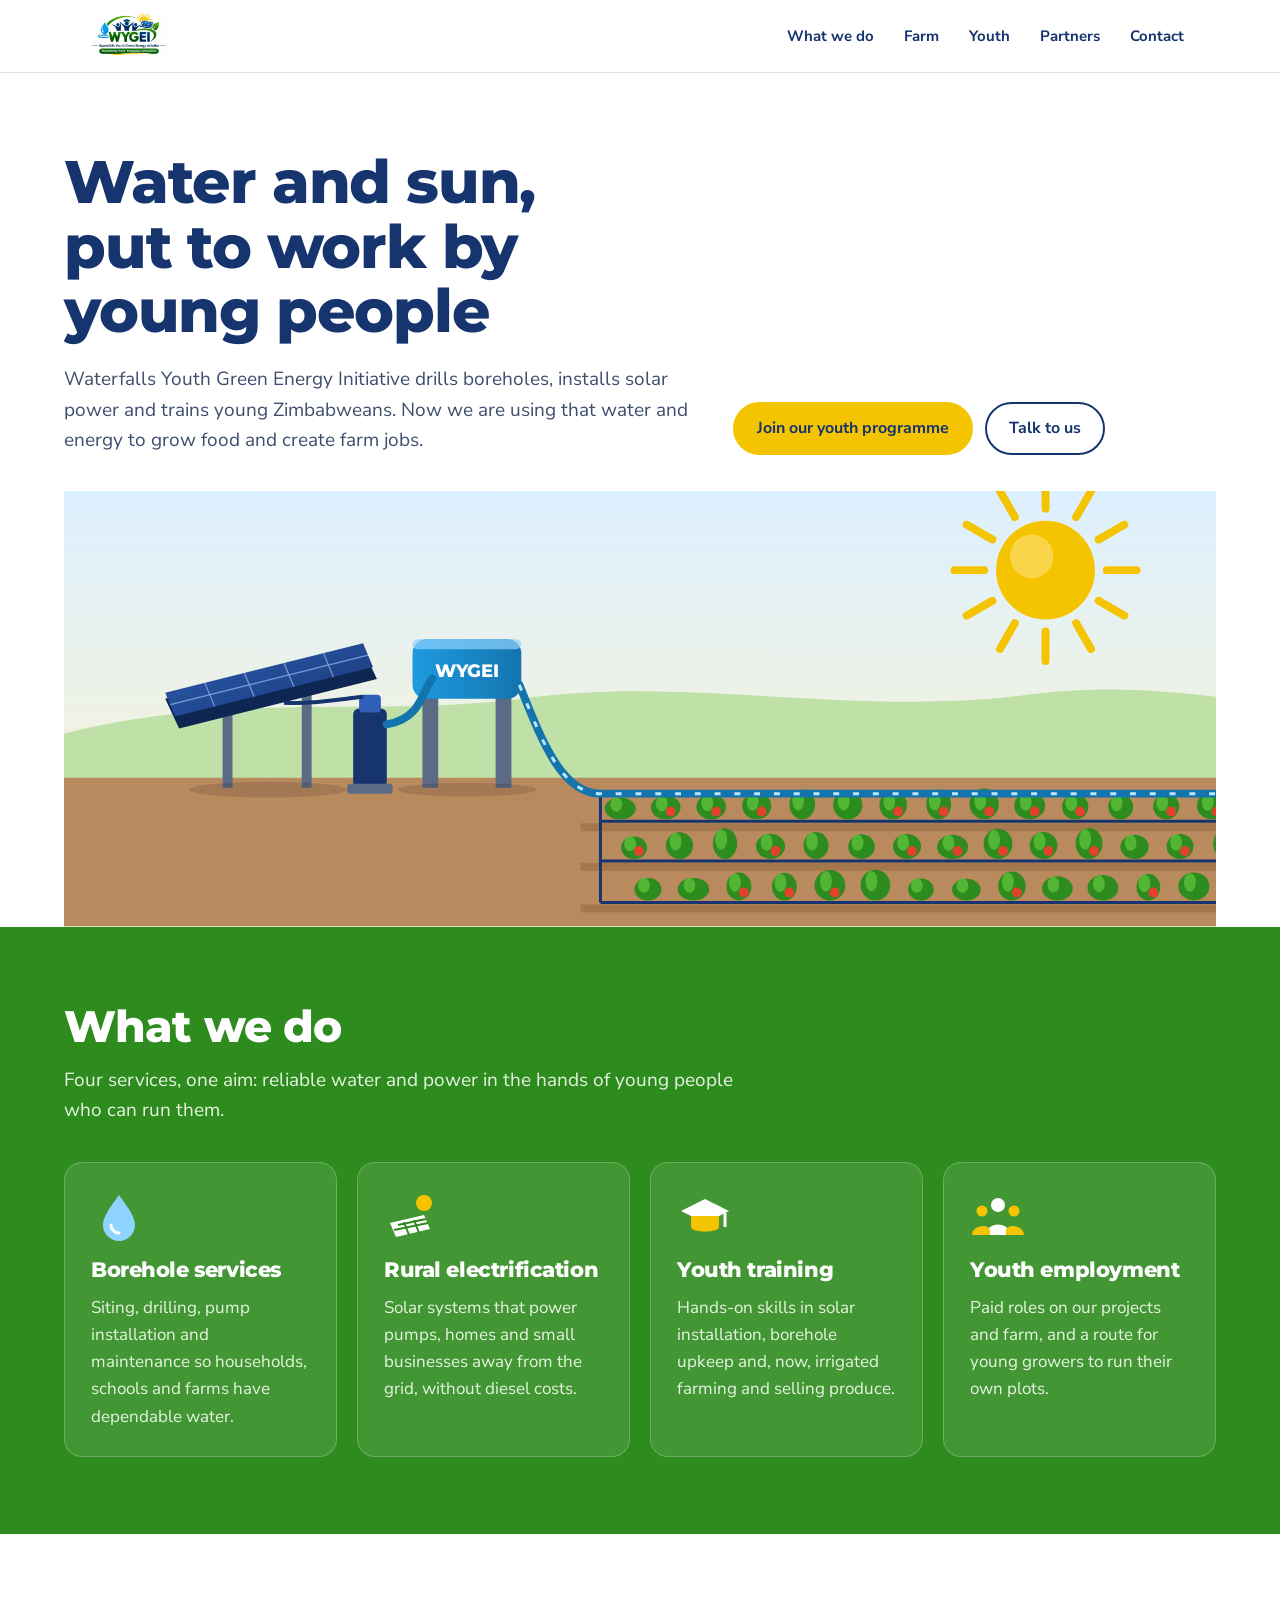
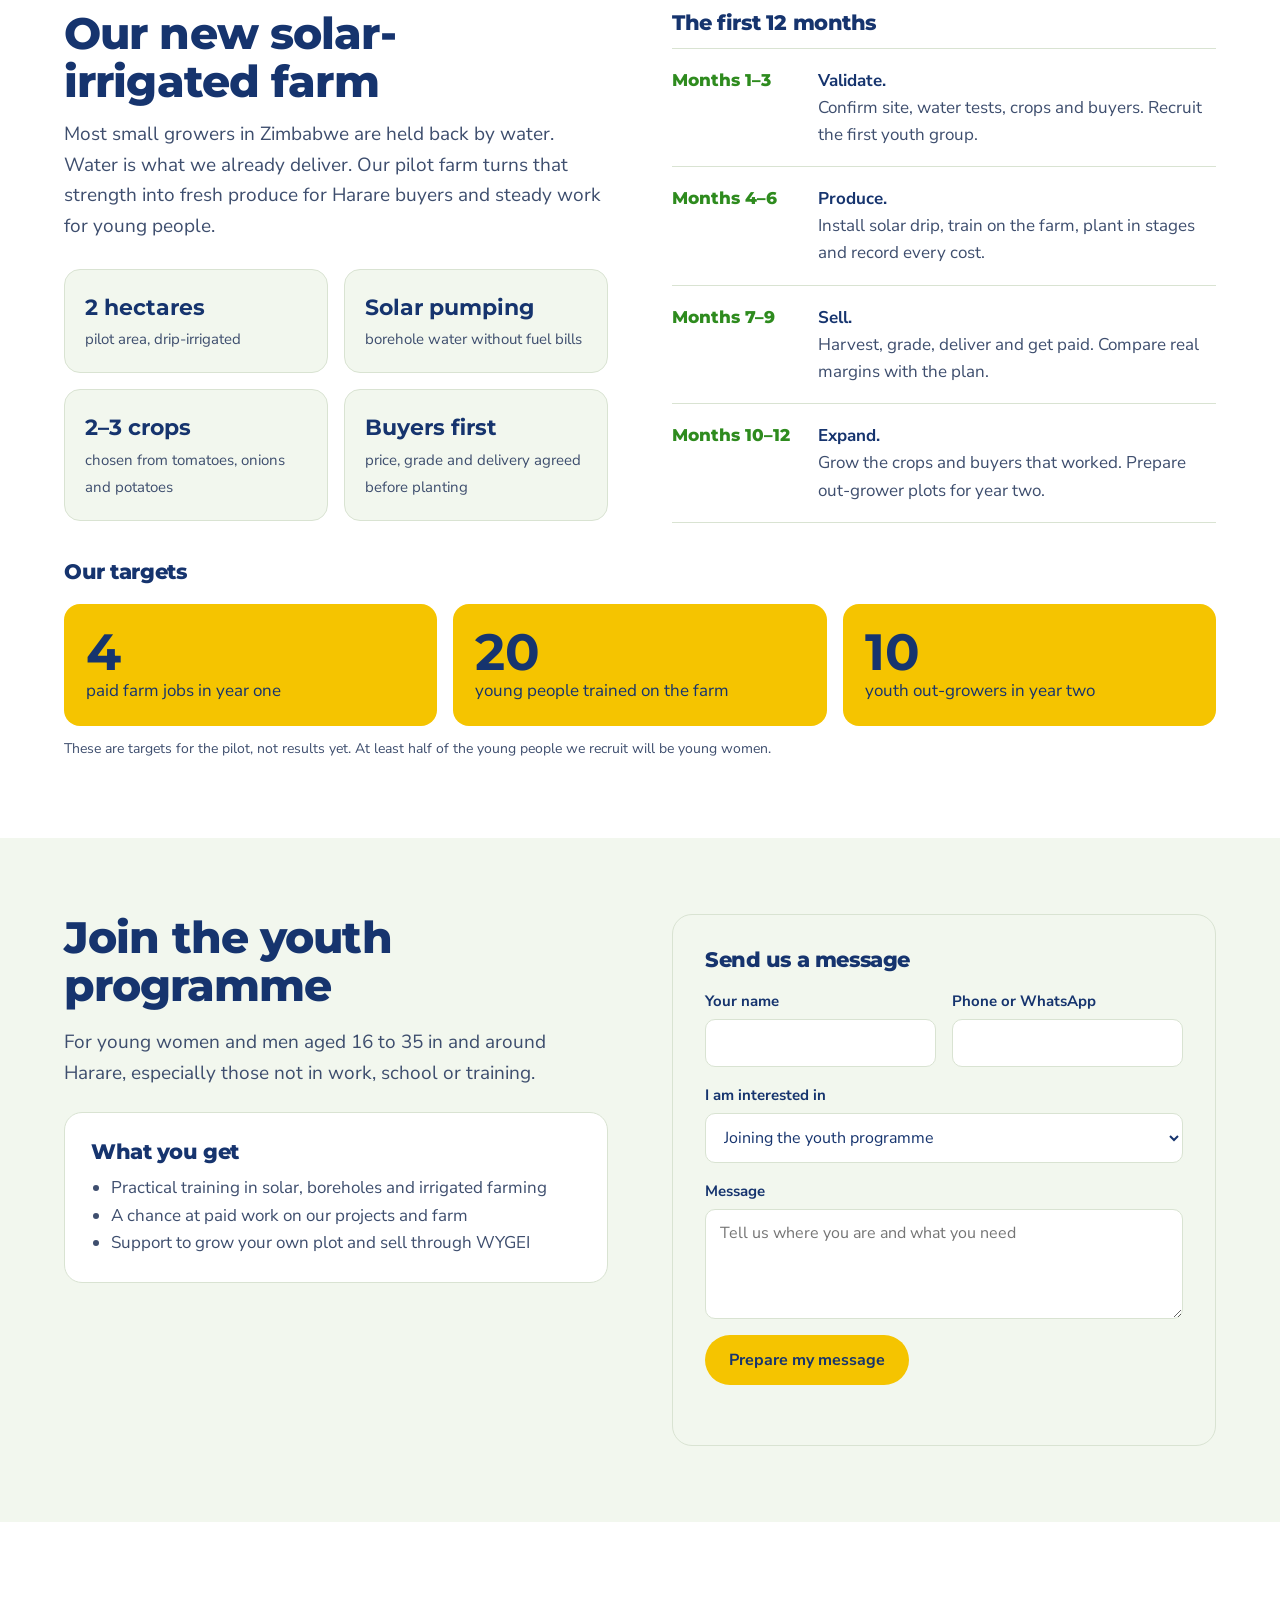
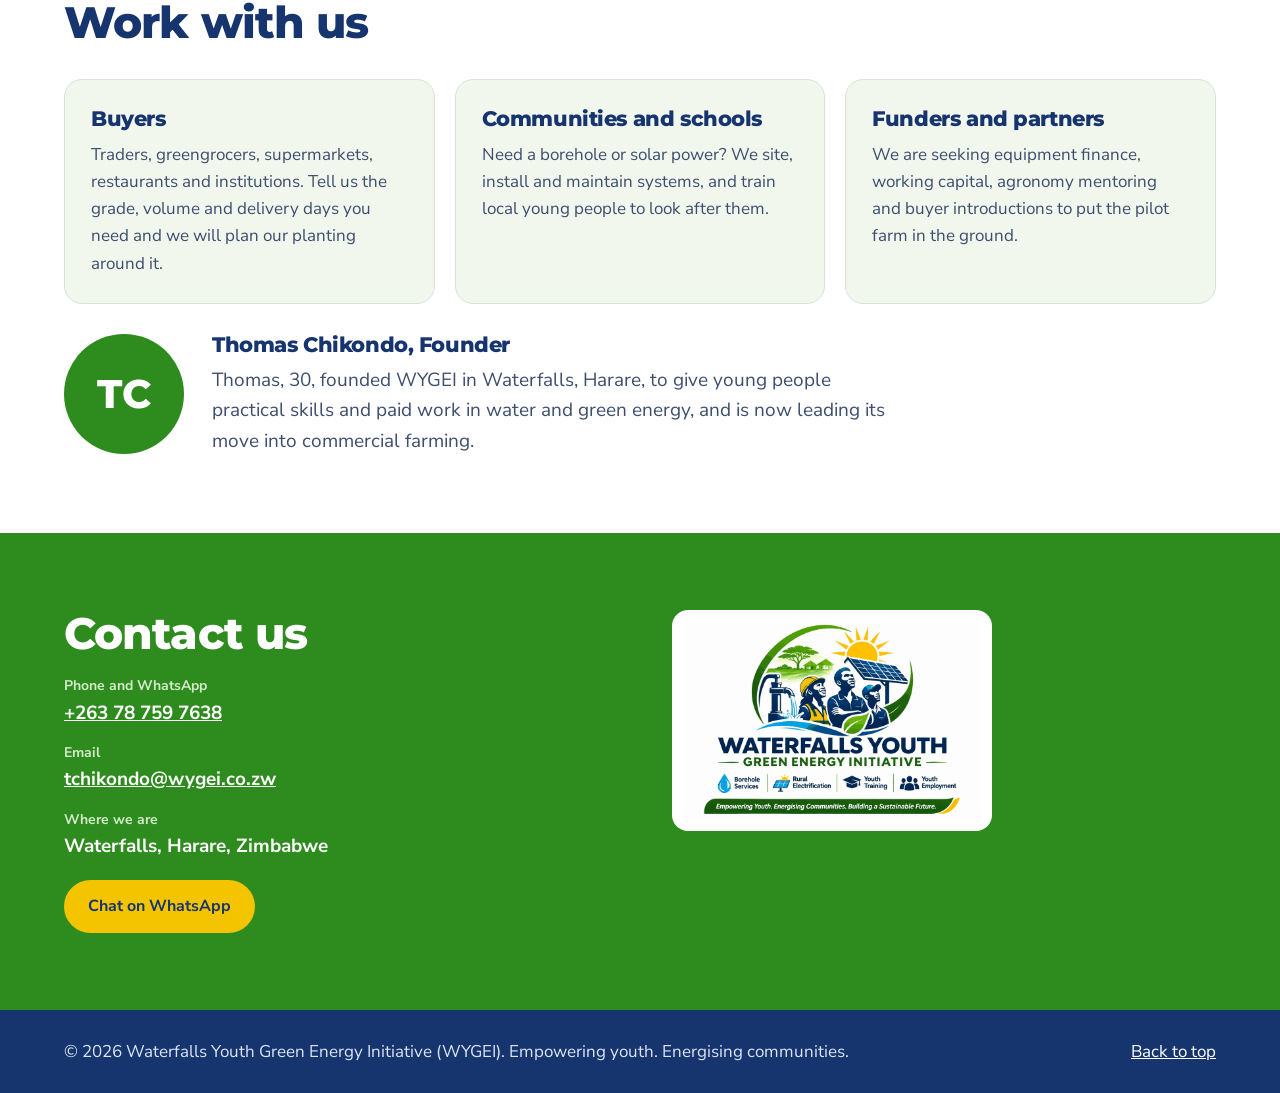
==== index.html @ daebd96f "Add WYGEI website Co-Authored-By: Claude Opus 5.5 <noreply@anthropic.com> Claude-Session: https://cl" ====
<!DOCTYPE html>
<html lang="en">
<head>
<meta charset="utf-8">
<meta name="viewport" content="width=device-width, initial-scale=1">
<title>WYGEI Website</title>
<link rel="stylesheet" href="https://fonts.googleapis.com/css2?family=Montserrat:wght@700;800&family=Nunito+Sans:wght@400;600;700&display=swap">
<style>
/* VOICE occasion: a community enterprise's website, warm and practical
   IDEA a solar-pumped smallholding: sun, panel, borehole, tank, drip lines, crop rows
   PICTURE layered field scene with water travelling down the drip line to the crops
   COLOUR logo green #2E8B1E dominant fields, logo navy #16346E ink, sun #F5C400 accent, water #1E9BE0
   TYPE Montserrat 800 (matches the logo lettering) + Nunito Sans
   LAYOUT laptop: title band with scene beneath at full width; phone: title, scene, buttons */
:root{color-scheme:light dark;
--bg:light-dark(#FFFFFF,#0C1A33);
--ink:light-dark(#16346E,#EEF3FB);
--soft:light-dark(#3E4E6E,#B8C6DE);
--green:light-dark(#2E8B1E,#3FA82C);
--greenband:light-dark(#2E8B1E,#1F5E17);
--onGreen:#FFFFFF;
--sun:#F5C400;
--water:light-dark(#1E9BE0,#4DB6F0);
--panel:light-dark(#F2F7EE,#13264A);
--line:light-dark(#D9E3D2,#25395F);
--sky1:light-dark(#DDF0FF,#0A1630);
--sky2:light-dark(#FFF4CC,#1B2C55);
--hill:light-dark(#BFE0A6,#1E4A2A);
--soil:light-dark(#B98A5E,#5A3F2A);
--soil2:light-dark(#A4774D,#4A3322)}
:root[data-theme=light]{color-scheme:light}:root[data-theme=dark]{color-scheme:dark}
*{box-sizing:border-box;min-width:0}
html{scroll-padding-top:84px;scroll-behavior:smooth}
body{margin:0;background:var(--bg);color:var(--ink);font:17px/1.6 'Nunito Sans',Arial,sans-serif;overflow-x:clip}
img{max-width:100%;height:auto;display:block}
a{color:inherit}
h1,h2,h3{font-family:Montserrat,Arial,sans-serif;font-weight:800;line-height:1.08;letter-spacing:-.02em;margin:0;text-wrap:balance}
h1{font-size:clamp(34px,5.2vw,60px)}
h2{font-size:clamp(28px,3.6vw,44px)}
h3{font-size:21px;line-height:1.2}
p{margin:0}
.wrap{max-width:1240px;margin:0 auto}
.band{padding-block:clamp(40px,6vw,88px);padding-inline:max(5vw,16px)}
.lead{font-size:19px;color:var(--soft);max-width:62ch}
nav{position:sticky;top:0;z-index:5;background:color-mix(in srgb,var(--bg) 92%,transparent);backdrop-filter:blur(8px);border-bottom:1px solid var(--line)}
nav .wrap{display:flex;align-items:center;gap:20px;padding:8px max(5vw,16px);flex-wrap:wrap}
.brand{display:flex;align-items:center;gap:12px;text-decoration:none;margin-right:auto}
.brand span{background:#fff;border-radius:10px;padding:2px 6px;display:block}
.brand img{height:52px;width:auto}
.links{display:flex;gap:6px;flex-wrap:wrap}
.links a{text-decoration:none;font-weight:700;font-size:15px;padding:10px 12px;border-radius:8px}
.links a:hover,.links a:focus-visible{background:var(--panel)}
.btn{display:inline-flex;align-items:center;justify-content:center;min-height:48px;padding:12px 22px;border-radius:999px;font-weight:700;text-decoration:none;border:2px solid transparent;font-size:16px;cursor:pointer;font-family:inherit}
.btn.sun{background:var(--sun);color:#16346E}
.btn.ghost{border-color:currentColor;background:transparent;color:inherit}
.btn:focus-visible,a:focus-visible,input:focus-visible,select:focus-visible,textarea:focus-visible{outline:3px solid var(--water);outline-offset:2px}
.hero{padding-bottom:0}
.hero .top{display:grid;grid-template-columns:minmax(0,1.3fr) minmax(0,1fr);gap:40px;align-items:end}
.hero .ctas{display:flex;gap:12px;flex-wrap:wrap}
.fig{position:relative;height:clamp(260px,34vw,440px);margin-top:36px}
.fig>svg{position:absolute;inset:0;width:100%;height:100%}
.green{background:var(--greenband);color:var(--onGreen)}
.green .lead,.green p{color:#E6F4E1}
.services{display:grid;grid-template-columns:repeat(4,minmax(0,1fr));gap:20px;margin-top:36px}
.svc{background:rgba(255,255,255,.1);border:1px solid rgba(255,255,255,.22);border-radius:18px;padding:26px;display:flex;flex-direction:column;gap:12px}
.svc svg{width:56px;height:56px}
.split{display:grid;grid-template-columns:minmax(0,1fr) minmax(0,1fr);gap:clamp(28px,5vw,72px);align-items:start}
.facts{display:grid;grid-template-columns:repeat(2,minmax(0,1fr));gap:16px;margin-top:28px}
.fact{background:var(--panel);border:1px solid var(--line);border-radius:16px;padding:20px}
.fact b{display:block;font-family:Montserrat,Arial,sans-serif;font-size:22px}
.fact span{color:var(--soft);font-size:15px}
.steps{list-style:none;margin:0;padding:0;display:flex;flex-direction:column}
.steps li{display:grid;grid-template-columns:auto minmax(0,1fr);gap:18px;padding:18px 0;border-top:1px solid var(--line)}
.steps li:last-child{border-bottom:1px solid var(--line)}
.steps .when{font-family:Montserrat,Arial,sans-serif;font-weight:800;color:var(--green);white-space:nowrap;min-width:7.5em}
.steps p{color:var(--soft)}
.targets{display:grid;grid-template-columns:repeat(3,minmax(0,1fr));gap:16px;margin-top:20px}
.target{border-radius:16px;padding:22px;background:var(--sun);color:#16346E}
.target b{display:block;font-family:Montserrat,Arial,sans-serif;font-size:clamp(36px,4vw,52px);line-height:1}
.note{font-size:14px;color:var(--soft);margin-top:12px}
.cards{display:grid;grid-template-columns:repeat(3,minmax(0,1fr));gap:20px;margin-top:32px}
.card{background:var(--panel);border:1px solid var(--line);border-radius:18px;padding:26px;display:flex;flex-direction:column;gap:10px}
.card p{color:var(--soft)}
.card ul{margin:0;padding-left:20px;color:var(--soft)}
.founder{display:grid;grid-template-columns:auto minmax(0,1fr);gap:28px;align-items:center;margin-top:28px}
.mono{width:120px;height:120px;border-radius:50%;background:var(--green);color:#fff;display:grid;place-items:center;font:800 40px Montserrat,Arial,sans-serif}
form{display:grid;gap:16px;background:var(--panel);border:1px solid var(--line);border-radius:20px;padding:clamp(20px,3vw,32px)}
label{font-weight:700;font-size:15px;display:grid;gap:6px}
input,select,textarea{font:16px 'Nunito Sans',Arial,sans-serif;padding:12px 14px;border-radius:10px;border:1.5px solid var(--line);background:var(--bg);color:var(--ink);min-height:48px;width:100%}
textarea{min-height:110px;resize:vertical}
.two{display:grid;grid-template-columns:repeat(2,minmax(0,1fr));gap:16px}
.out{display:none;gap:12px;border-top:1px solid var(--line);padding-top:16px}
.out.show{display:grid}
.out pre{white-space:pre-wrap;margin:0;background:var(--bg);border:1px solid var(--line);border-radius:10px;padding:14px;font:15px/1.5 'Nunito Sans',Arial,sans-serif}
.row{display:flex;gap:10px;flex-wrap:wrap}
.contact{display:grid;gap:18px;align-content:start}
.contact dl{margin:0;display:grid;gap:14px}
.contact dt{font-weight:700;font-size:14px;color:var(--soft)}
.contact dd{margin:0;font-size:19px;font-weight:700;overflow-wrap:anywhere}
.green .contact dt{color:#D3EBCB}
.green .contact dd,.green .contact dd a{color:#FFFFFF}
.logochip{background:#fff;border-radius:16px;padding:12px;max-width:320px}
footer{background:#16346E;color:#DCE5F5}
footer .wrap{display:flex;gap:24px;justify-content:space-between;flex-wrap:wrap;align-items:center}
footer a{color:#fff}
@keyframes drip{from{stroke-dashoffset:60}to{stroke-dashoffset:0}}
.flow{stroke-dasharray:6 14;animation:drip 1.6s linear infinite}
@media(prefers-reduced-motion:reduce){.flow{animation:none}html{scroll-behavior:auto}}
@media(max-width:900px){.services{grid-template-columns:repeat(2,minmax(0,1fr))}.cards{grid-template-columns:minmax(0,1fr)}.hero .top{grid-template-columns:minmax(0,1fr)}}
@media(max-width:720px){.split{grid-template-columns:minmax(0,1fr)}.links a{padding:8px 9px;font-size:14px}}
@media(max-width:600px){.services,.facts,.two{grid-template-columns:minmax(0,1fr)}.targets{grid-template-columns:minmax(0,1fr)}.founder{grid-template-columns:minmax(0,1fr)}.brand img{height:44px}.steps li{grid-template-columns:minmax(0,1fr);gap:4px}}
</style>
</head>
<body>
<nav aria-label="Main">
<div class="wrap">
<a class="brand" href="#top"><span><img src="logo.png" alt="WYGEI, Waterfalls Youth Green Energy Initiative" width="78" height="52"></span></a>
<div class="links"><a href="#services">What we do</a><a href="#farm">Farm</a><a href="#youth">Youth</a><a href="#partners">Partners</a><a href="#contact">Contact</a></div>
</div>
</nav>

<header class="band hero" id="top">
<div class="wrap">
<div class="top">
<div style="display:grid;gap:20px">
<h1>Water and sun, put to work by young people</h1>
<p class="lead">Waterfalls Youth Green Energy Initiative drills boreholes, installs solar power and trains young Zimbabweans. Now we are using that water and energy to grow food and create farm jobs.</p>
</div>
<div class="ctas"><a class="btn sun" href="#youth">Join our youth programme</a><a class="btn ghost" href="#contact">Talk to us</a></div>
</div>
<div class="fig" aria-label="A solar panel powers a borehole pump that fills a tank and drips water along rows of crops">
<svg id="scene" viewBox="0 0 1200 440" preserveAspectRatio="xMidYMax slice" role="img" aria-label="Solar-powered borehole irrigating crop rows">
<defs>
<linearGradient id="sky" x1="0" y1="0" x2="0" y2="1"><stop offset="0" stop-color="var(--sky1)"/><stop offset="1" stop-color="var(--sky2)"/></linearGradient>
<linearGradient id="panelG" x1="0" y1="0" x2="1" y2="1"><stop offset="0" stop-color="#2F5FB8"/><stop offset="1" stop-color="#16346E"/></linearGradient>
<linearGradient id="tankG" x1="0" y1="0" x2="1" y2="0"><stop offset="0" stop-color="#1E9BE0"/><stop offset="1" stop-color="#1374AE"/></linearGradient>
</defs>
<rect width="1200" height="440" fill="url(#sky)"/>
<g id="sun"></g>
<path d="M0 250 C180 200 330 230 480 210 C650 186 820 230 1000 205 C1090 195 1150 205 1200 210 V440 H0Z" fill="var(--hill)"/>
<path d="M0 290 H1200 V440 H0Z" fill="var(--soil)"/>
<g id="rows"></g>
<g transform="translate(120 120)">
<rect x="58" y="80" width="10" height="100" fill="#5B6B85"/>
<rect x="138" y="80" width="10" height="100" fill="#5B6B85"/>
<polygon points="0,90 200,40 214,70 14,120" fill="#0F2552"/>
<polygon points="0,84 200,34 210,58 10,108" fill="url(#panelG)"/>
<g id="cells" stroke="#9CC0F2" stroke-width="1.2" opacity=".7"></g>
<ellipse cx="104" cy="182" rx="80" ry="8" fill="#000" opacity=".12"/>
</g>
<g transform="translate(380 150)">
<rect x="0" y="40" width="16" height="110" fill="#5B6B85"/><rect x="74" y="40" width="16" height="110" fill="#5B6B85"/>
<rect x="-10" y="0" width="110" height="60" rx="14" fill="url(#tankG)"/>
<rect x="-10" y="0" width="110" height="10" rx="5" fill="#8FD3FF" opacity=".7"/>
<text x="45" y="38" text-anchor="middle" font-family="Montserrat,Arial" font-weight="800" font-size="18" fill="#fff">WYGEI</text>
<ellipse cx="45" cy="152" rx="70" ry="7" fill="#000" opacity=".12"/>
</g>
<g transform="translate(310 220)">
<rect x="0" y="0" width="34" height="80" rx="6" fill="#16346E"/>
<rect x="6" y="-14" width="22" height="18" rx="4" fill="#2F5FB8"/>
<rect x="-6" y="76" width="46" height="10" rx="3" fill="#5B6B85"/>
</g>
<path d="M240 214 C270 216 300 210 320 208" stroke="#16346E" stroke-width="4" fill="none"/>
<path d="M344 236 C380 230 380 200 390 190" stroke="#1374AE" stroke-width="8" fill="none" stroke-linecap="round"/>
<path id="main" d="M478 196 C500 250 520 306 560 306 H1200" stroke="#1374AE" stroke-width="8" fill="none" stroke-linecap="round"/>
<path d="M478 196 C500 250 520 306 560 306 H1200" stroke="#BDE6FF" stroke-width="3" fill="none" class="flow"/>
</svg>
</div>
</div>
</header>

<section class="band green" id="services">
<div class="wrap">
<h2>What we do</h2>
<p class="lead" style="margin-top:14px">Four services, one aim: reliable water and power in the hands of young people who can run them.</p>
<div class="services">
<div class="svc"><svg viewBox="0 0 56 56" aria-hidden="true"><path d="M28 6 C38 20 44 28 44 36 A16 16 0 0 1 12 36 C12 28 18 20 28 6Z" fill="#8FD3FF"/><path d="M20 36 A8 8 0 0 0 28 44" stroke="#fff" stroke-width="3" fill="none" stroke-linecap="round"/></svg><h3>Borehole services</h3><p>Siting, drilling, pump installation and maintenance so households, schools and farms have dependable water.</p></div>
<div class="svc"><svg viewBox="0 0 56 56" aria-hidden="true"><circle cx="40" cy="14" r="8" fill="#F5C400"/><polygon points="6,34 40,26 46,40 12,48" fill="#fff"/><path d="M14 36 L42 30 M10 41 L44 34 M20 33 L25 46 M30 31 L35 44" stroke="#2E8B1E" stroke-width="2"/></svg><h3>Rural electrification</h3><p>Solar systems that power pumps, homes and small businesses away from the grid, without diesel costs.</p></div>
<div class="svc"><svg viewBox="0 0 56 56" aria-hidden="true"><polygon points="28,10 52,22 28,34 4,22" fill="#fff"/><path d="M14 27 V38 C14 44 42 44 42 38 V27" fill="#F5C400"/><path d="M48 24 V38" stroke="#fff" stroke-width="3"/></svg><h3>Youth training</h3><p>Hands-on skills in solar installation, borehole upkeep and, now, irrigated farming and selling produce.</p></div>
<div class="svc"><svg viewBox="0 0 56 56" aria-hidden="true"><circle cx="28" cy="16" r="7" fill="#fff"/><circle cx="12" cy="22" r="5.5" fill="#F5C400"/><circle cx="44" cy="22" r="5.5" fill="#F5C400"/><path d="M16 46 C16 32 40 32 40 46Z" fill="#fff"/><path d="M2 46 C2 36 20 34 20 42 V46Z M54 46 C54 36 36 34 36 42 V46Z" fill="#F5C400"/></svg><h3>Youth employment</h3><p>Paid roles on our projects and farm, and a route for young growers to run their own plots.</p></div>
</div>
</div>
</section>

<section class="band" id="farm">
<div class="wrap split">
<div>
<h2>Our new solar-irrigated farm</h2>
<p class="lead" style="margin-top:14px">Most small growers in Zimbabwe are held back by water. Water is what we already deliver. Our pilot farm turns that strength into fresh produce for Harare buyers and steady work for young people.</p>
<div class="facts">
<div class="fact"><b>2 hectares</b><span>pilot area, drip-irrigated</span></div>
<div class="fact"><b>Solar pumping</b><span>borehole water without fuel bills</span></div>
<div class="fact"><b>2–3 crops</b><span>chosen from tomatoes, onions and potatoes</span></div>
<div class="fact"><b>Buyers first</b><span>price, grade and delivery agreed before planting</span></div>
</div>
</div>
<div>
<h3>The first 12 months</h3>
<ol class="steps" style="margin-top:12px">
<li><span class="when">Months 1–3</span><div><b>Validate.</b> <p>Confirm site, water tests, crops and buyers. Recruit the first youth group.</p></div></li>
<li><span class="when">Months 4–6</span><div><b>Produce.</b> <p>Install solar drip, train on the farm, plant in stages and record every cost.</p></div></li>
<li><span class="when">Months 7–9</span><div><b>Sell.</b> <p>Harvest, grade, deliver and get paid. Compare real margins with the plan.</p></div></li>
<li><span class="when">Months 10–12</span><div><b>Expand.</b> <p>Grow the crops and buyers that worked. Prepare out-grower plots for year two.</p></div></li>
</ol>
</div>
</div>
<div class="wrap" style="margin-top:36px">
<h3>Our targets</h3>
<div class="targets">
<div class="target"><b>4</b>paid farm jobs in year one</div>
<div class="target"><b>20</b>young people trained on the farm</div>
<div class="target"><b>10</b>youth out-growers in year two</div>
</div>
<p class="note">These are targets for the pilot, not results yet. At least half of the young people we recruit will be young women.</p>
</div>
</section>

<section class="band" id="youth" style="background:var(--panel)">
<div class="wrap split">
<div style="display:grid;gap:18px">
<h2>Join the youth programme</h2>
<p class="lead">For young women and men aged 16 to 35 in and around Harare, especially those not in work, school or training.</p>
<div class="cards" style="grid-template-columns:minmax(0,1fr);margin-top:6px">
<div class="card" style="background:var(--bg)"><h3>What you get</h3><ul><li>Practical training in solar, boreholes and irrigated farming</li><li>A chance at paid work on our projects and farm</li><li>Support to grow your own plot and sell through WYGEI</li></ul></div>
</div>
</div>
<form id="enq" novalidate>
<h3>Send us a message</h3>
<div class="two">
<label for="f-name">Your name<input id="f-name" name="name" autocomplete="name" required></label>
<label for="f-phone">Phone or WhatsApp<input id="f-phone" name="phone" type="tel" autocomplete="tel"></label>
</div>
<label for="f-type">I am interested in
<select id="f-type" name="type">
<option>Joining the youth programme</option>
<option>A borehole for my home, school or farm</option>
<option>Solar power</option>
<option>Buying fresh produce</option>
<option>Partnering or funding</option>
</select></label>
<label for="f-msg">Message<textarea id="f-msg" name="msg" placeholder="Tell us where you are and what you need"></textarea></label>
<div class="row"><button class="btn sun" type="submit">Prepare my message</button></div>
<p id="f-err" class="note" role="alert"></p>
<div class="out" id="out" aria-live="polite">
<p><b>Your message is ready.</b> Send it to us by WhatsApp or email.</p>
<pre id="out-text"></pre>
<div class="row"><a class="btn sun" id="wa" href="#">Open WhatsApp</a><a class="btn ghost" id="em" href="#">Open email</a><button class="btn ghost" type="button" id="copy">Copy text</button></div>
<p class="note">If the buttons don't open, copy the text and send it to +263 78 759 7638 or tchikondo@wygei.co.zw.</p>
</div>
</form>
</div>
</section>

<section class="band" id="partners">
<div class="wrap">
<h2>Work with us</h2>
<div class="cards">
<div class="card"><h3>Buyers</h3><p>Traders, greengrocers, supermarkets, restaurants and institutions. Tell us the grade, volume and delivery days you need and we will plan our planting around it.</p></div>
<div class="card"><h3>Communities and schools</h3><p>Need a borehole or solar power? We site, install and maintain systems, and train local young people to look after them.</p></div>
<div class="card"><h3>Funders and partners</h3><p>We are seeking equipment finance, working capital, agronomy mentoring and buyer introductions to put the pilot farm in the ground.</p></div>
</div>
<div class="founder">
<div class="mono" aria-hidden="true">TC</div>
<div style="display:grid;gap:8px">
<h3>Thomas Chikondo, Founder</h3>
<p class="lead">Thomas, 30, founded WYGEI in Waterfalls, Harare, to give young people practical skills and paid work in water and green energy, and is now leading its move into commercial farming.</p>
</div>
</div>
</div>
</section>

<section class="band green" id="contact">
<div class="wrap split">
<div class="contact">
<h2>Contact us</h2>
<dl>
<div><dt>Phone and WhatsApp</dt><dd><a href="tel:+263787597638">+263 78 759 7638</a></dd></div>
<div><dt>Email</dt><dd><a href="mailto:tchikondo@wygei.co.zw">tchikondo@wygei.co.zw</a></dd></div>
<div><dt>Where we are</dt><dd>Waterfalls, Harare, Zimbabwe</dd></div>
</dl>
<div class="row"><a class="btn sun" href="https://wa.me/263787597638">Chat on WhatsApp</a></div>
</div>
<div class="logochip"><img src="logo-full.png" alt="Waterfalls Youth Green Energy Initiative: borehole services, rural electrification, youth training, youth employment" width="900" height="600"></div>
</div>
</section>

<footer class="band" style="padding-block:28px">
<div class="wrap">
<p>© 2026 Waterfalls Youth Green Energy Initiative (WYGEI). Empowering youth. Energising communities.</p>
<p><a href="#top">Back to top</a></p>
</div>
</footer>

<script>
{
const NS='http://www.w3.org/2000/svg';
const sun=document.getElementById('sun');
let rays='';
for(let i=0;i<12;i++){const a=i*Math.PI/6;const x1=1010+Math.cos(a)*62,y1=80+Math.sin(a)*62,x2=1010+Math.cos(a)*92,y2=80+Math.sin(a)*92;rays+=`<line x1="${x1.toFixed(1)}" y1="${y1.toFixed(1)}" x2="${x2.toFixed(1)}" y2="${y2.toFixed(1)}" stroke="#F5C400" stroke-width="8" stroke-linecap="round"/>`}
sun.innerHTML=rays+'<circle cx="1010" cy="80" r="50" fill="#F5C400"/><circle cx="996" cy="66" r="22" fill="#FFE27A" opacity=".6"/>';
const cells=document.getElementById('cells');
let c='';
for(let i=1;i<5;i++){const t=i/5;c+=`<line x1="${(0+200*t).toFixed(1)}" y1="${(84-50*t).toFixed(1)}" x2="${(10+200*t).toFixed(1)}" y2="${(108-50*t).toFixed(1)}"/>`}
c+='<line x1="5" y1="96" x2="205" y2="46"/>';
cells.innerHTML=c;
const rows=document.getElementById('rows');
let s=7,out='';
const rnd=()=>{s=s*16807%2147483647;return s/2147483647};
const ys=[322,362,404];
ys.forEach((y,ri)=>{
out+=`<rect x="540" y="${y+14}" width="660" height="8" fill="var(--soil2)"/>`;
out+=`<line x1="560" y1="${y+12}" x2="1200" y2="${y+12}" stroke="#16346E" stroke-width="3"/>`;
for(let x=580+ri*14;x<1200;x+=46){
const h=22+rnd()*10;
out+=`<ellipse cx="${x}" cy="${y-h/2+10}" rx="${12+rnd()*4}" ry="${h/2}" fill="#2E8B1E"/>`;
out+=`<ellipse cx="${x-4}" cy="${y-h/2+6}" rx="6" ry="${h/3}" fill="#5BBF3A" opacity=".8"/>`;
if(rnd()>.45)out+=`<circle cx="${x+5}" cy="${y+2}" r="5" fill="#E2412E"/>`;
}
});
out+=`<path d="M560 306 V416" stroke="#16346E" stroke-width="3"/>`;
rows.innerHTML=out;

const f=document.getElementById('enq'),o=document.getElementById('out'),t=document.getElementById('out-text'),err=document.getElementById('f-err');
f.addEventListener('submit',e=>{
e.preventDefault();
const g=id=>document.getElementById(id);const name=g('f-name').value.trim(),phone=g('f-phone').value.trim(),type=g('f-type').value,msg=g('f-msg').value.trim();
if(!name){err.textContent='Please add your name so we know who to reply to.';g('f-name').focus();return}
err.textContent='';
const text=`Hello WYGEI, my name is ${name}.\nI am interested in: ${type}.${phone?`\nMy phone: ${phone}`:''}${msg?`\n\n${msg}`:''}`;
t.textContent=text;
document.getElementById('wa').href='https://wa.me/263787597638?text='+encodeURIComponent(text);
document.getElementById('em').href='mailto:tchikondo@wygei.co.zw?subject='+encodeURIComponent('Enquiry: '+type)+'&body='+encodeURIComponent(text);
o.classList.add('show');
});
document.getElementById('copy').addEventListener('click',async e=>{
try{await navigator.clipboard.writeText(t.textContent);e.target.textContent='Copied'}catch(x){e.target.textContent='Select the text above to copy'}
});
}
</script>
</body>
</html>
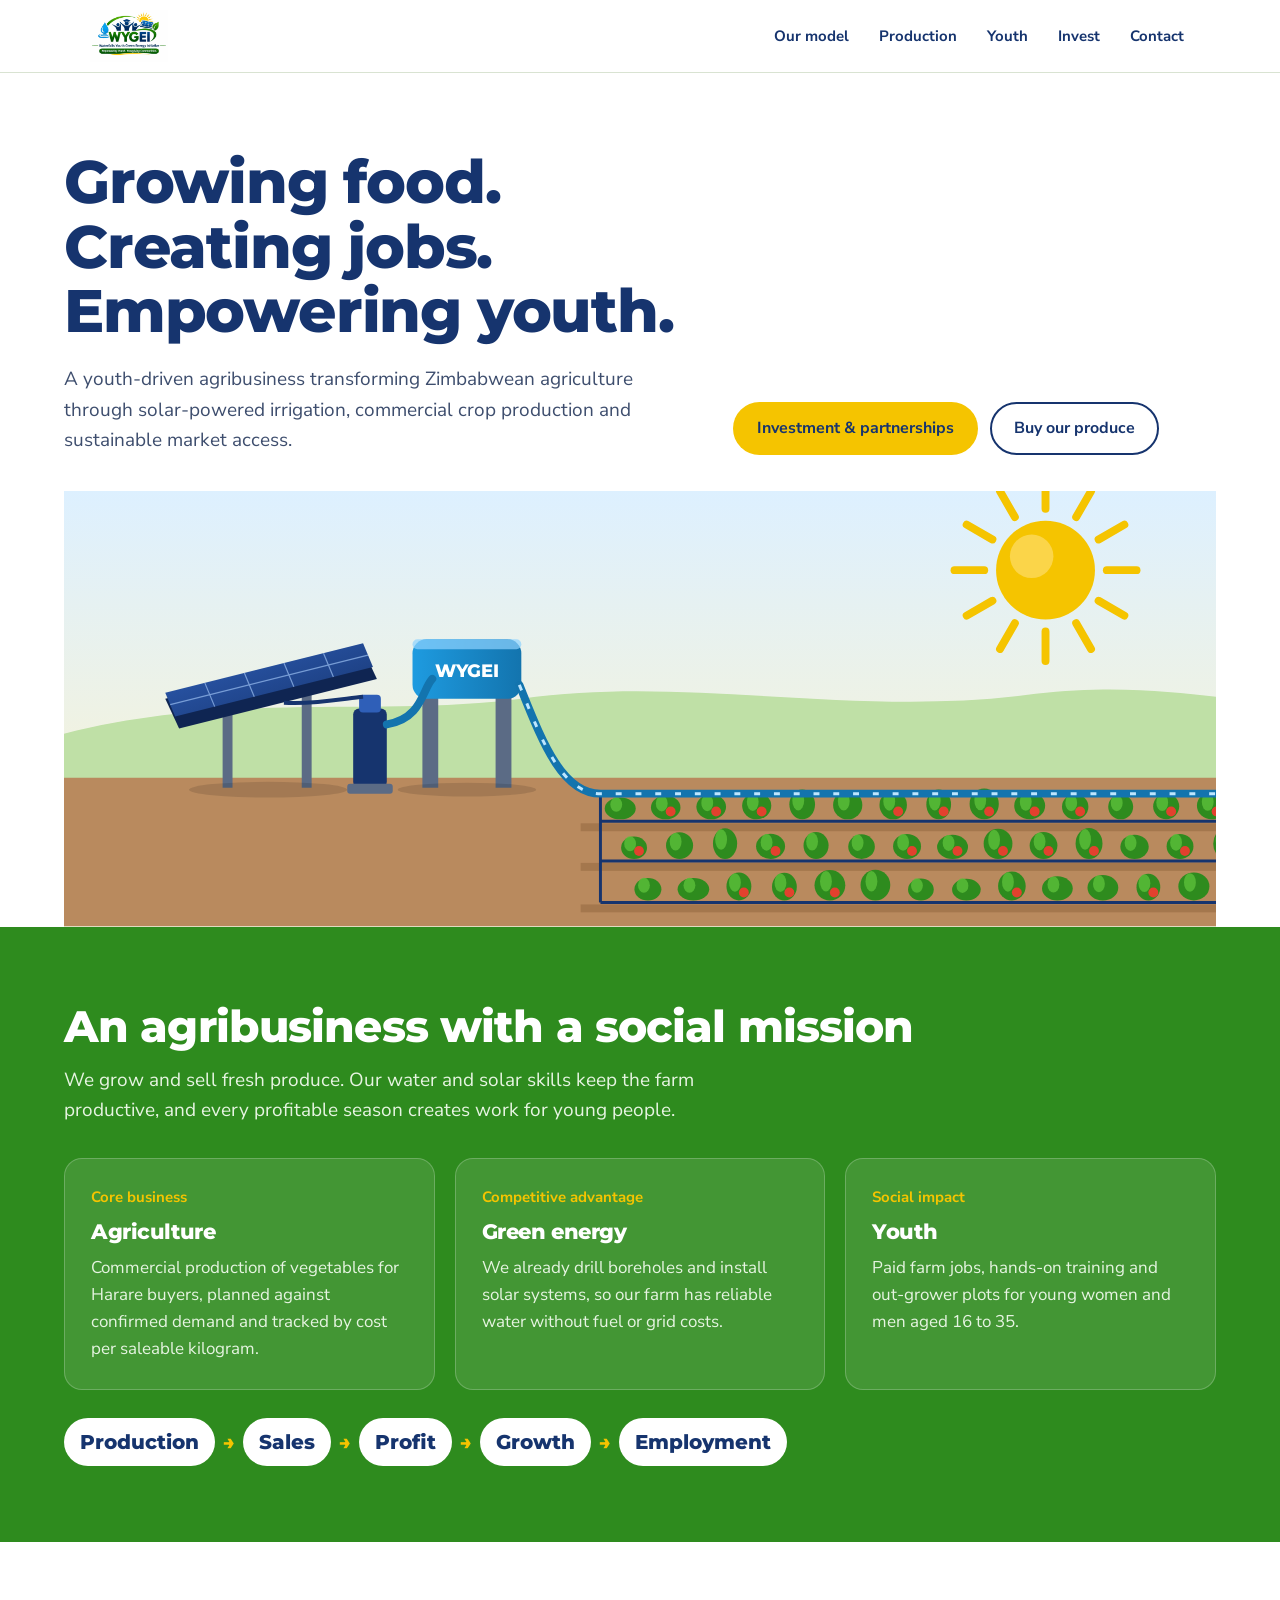
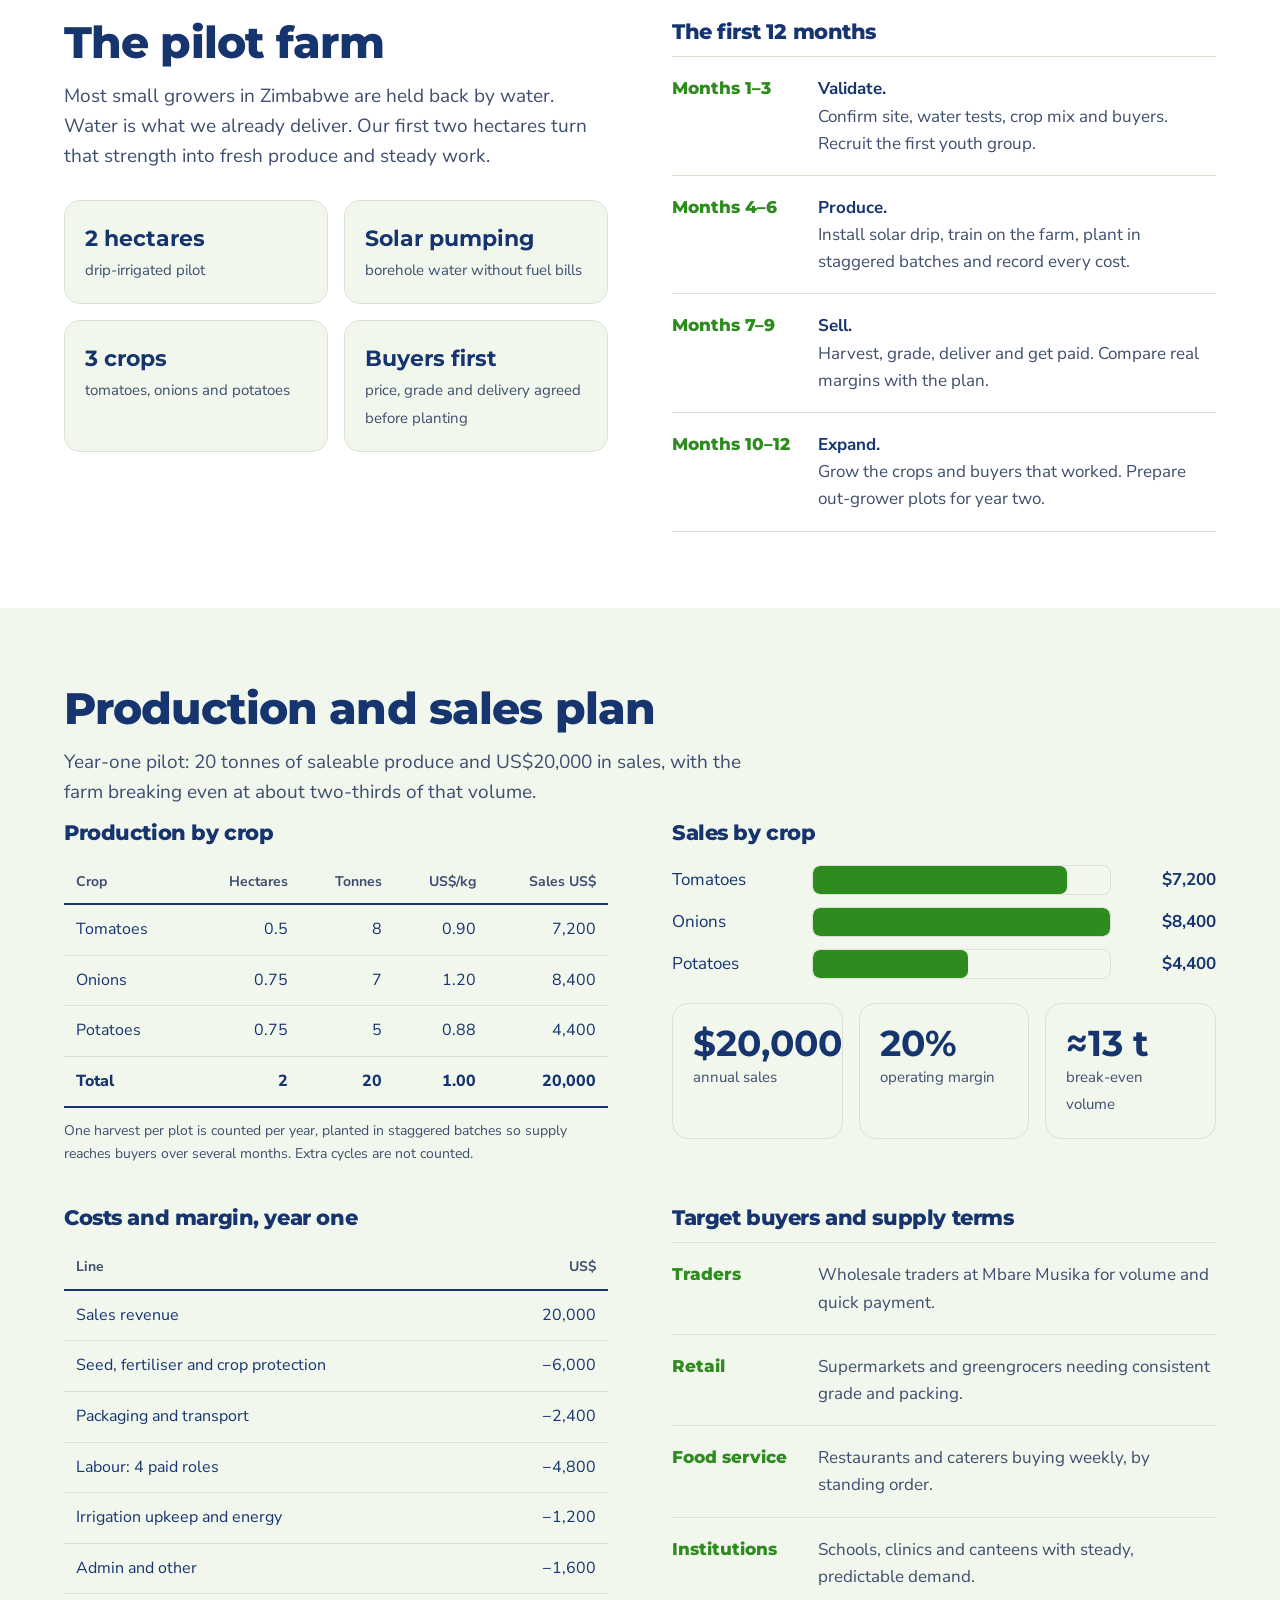
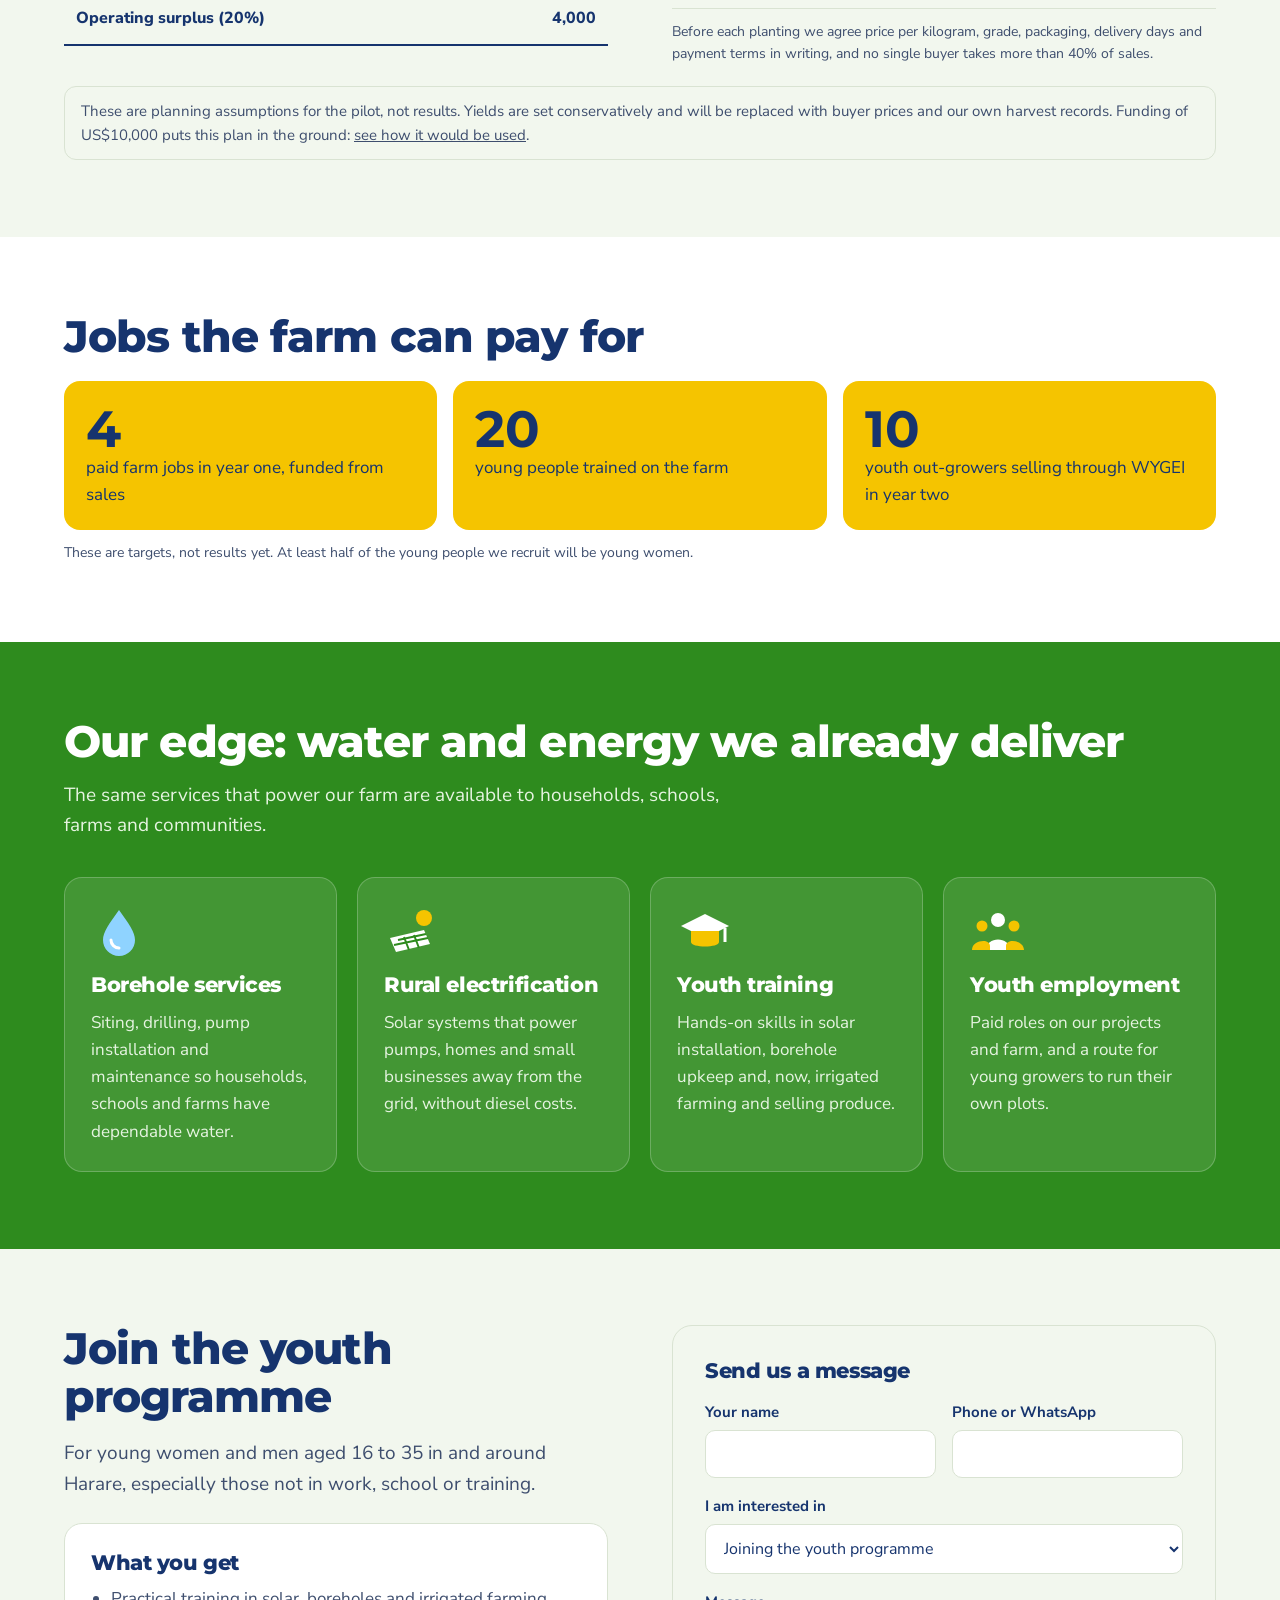
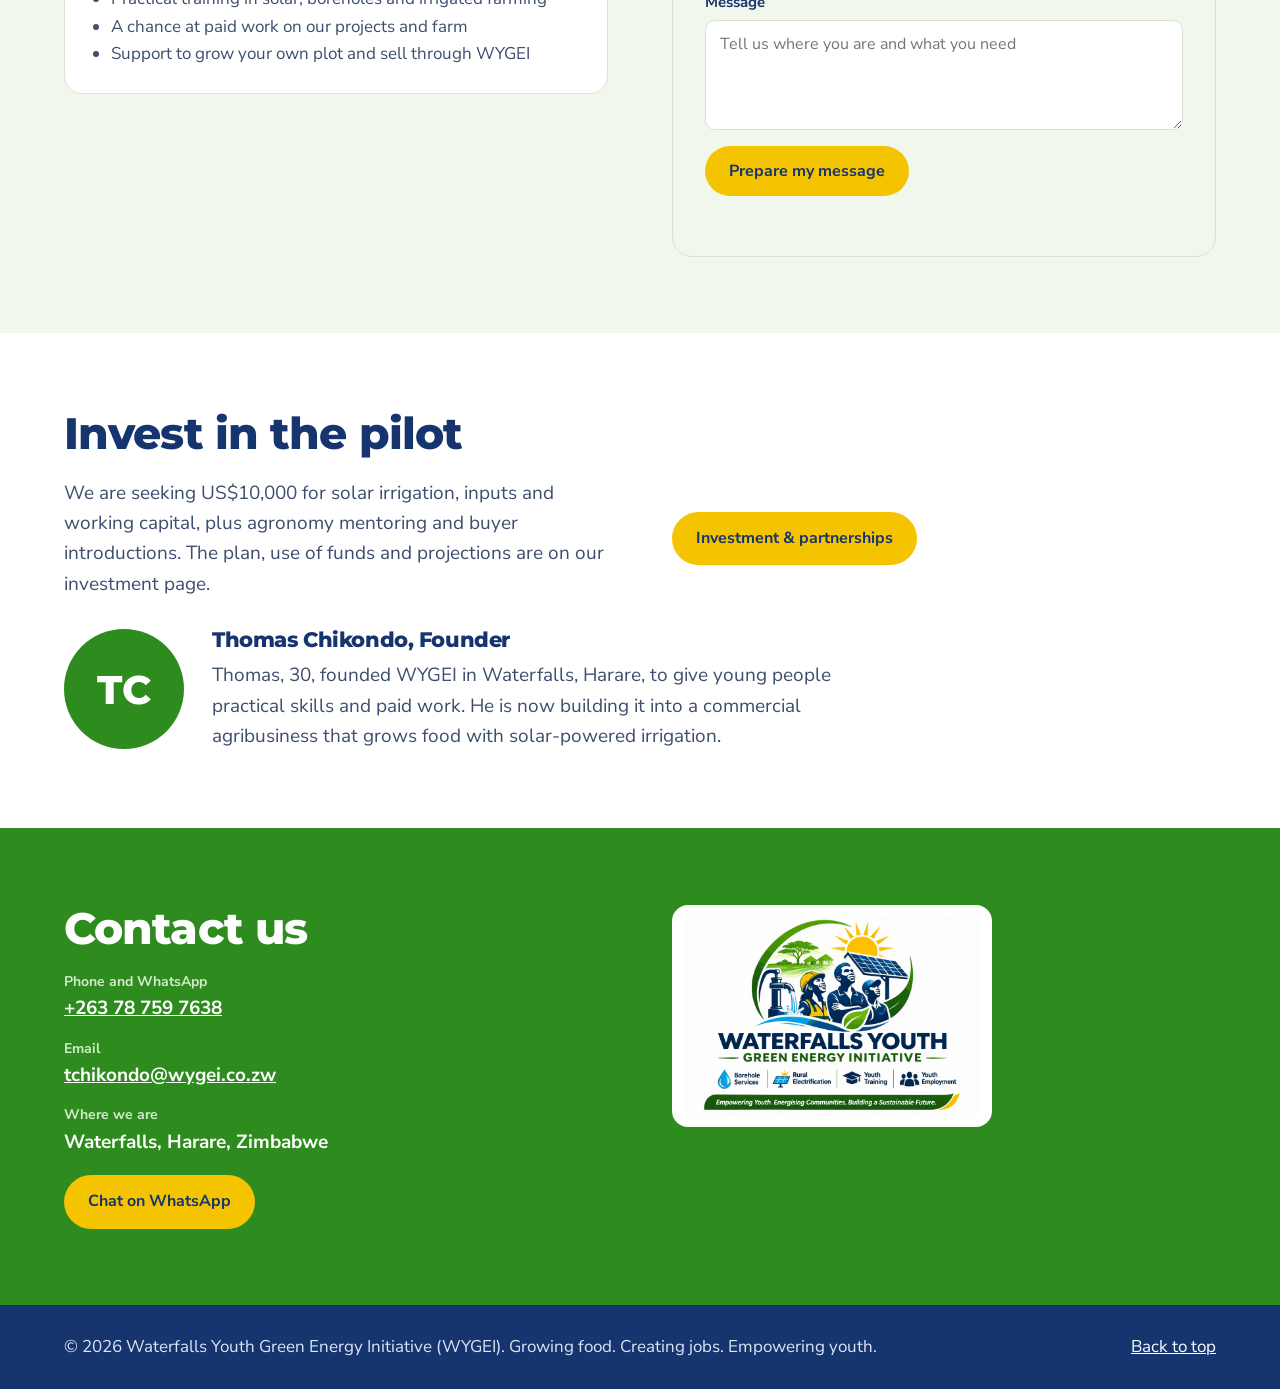
==== commit 3f9258c9: "Reposition WYGEI as a youth-driven agribusiness Lead with agriculture, add production and sales plan" ====
--- a/index.html
+++ b/index.html
@@ -3,119 +3,16 @@
 <head>
 <meta charset="utf-8">
 <meta name="viewport" content="width=device-width, initial-scale=1">
-<title>WYGEI Website</title>
+<title>WYGEI Agribusiness</title>
+<meta name="description" content="WYGEI is a youth-driven agribusiness in Harare growing and selling fresh produce with solar-powered irrigation.">
 <link rel="stylesheet" href="https://fonts.googleapis.com/css2?family=Montserrat:wght@700;800&family=Nunito+Sans:wght@400;600;700&display=swap">
-<style>
-/* VOICE occasion: a community enterprise's website, warm and practical
-   IDEA a solar-pumped smallholding: sun, panel, borehole, tank, drip lines, crop rows
-   PICTURE layered field scene with water travelling down the drip line to the crops
-   COLOUR logo green #2E8B1E dominant fields, logo navy #16346E ink, sun #F5C400 accent, water #1E9BE0
-   TYPE Montserrat 800 (matches the logo lettering) + Nunito Sans
-   LAYOUT laptop: title band with scene beneath at full width; phone: title, scene, buttons */
-:root{color-scheme:light dark;
---bg:light-dark(#FFFFFF,#0C1A33);
---ink:light-dark(#16346E,#EEF3FB);
---soft:light-dark(#3E4E6E,#B8C6DE);
---green:light-dark(#2E8B1E,#3FA82C);
---greenband:light-dark(#2E8B1E,#1F5E17);
---onGreen:#FFFFFF;
---sun:#F5C400;
---water:light-dark(#1E9BE0,#4DB6F0);
---panel:light-dark(#F2F7EE,#13264A);
---line:light-dark(#D9E3D2,#25395F);
---sky1:light-dark(#DDF0FF,#0A1630);
---sky2:light-dark(#FFF4CC,#1B2C55);
---hill:light-dark(#BFE0A6,#1E4A2A);
---soil:light-dark(#B98A5E,#5A3F2A);
---soil2:light-dark(#A4774D,#4A3322)}
-:root[data-theme=light]{color-scheme:light}:root[data-theme=dark]{color-scheme:dark}
-*{box-sizing:border-box;min-width:0}
-html{scroll-padding-top:84px;scroll-behavior:smooth}
-body{margin:0;background:var(--bg);color:var(--ink);font:17px/1.6 'Nunito Sans',Arial,sans-serif;overflow-x:clip}
-img{max-width:100%;height:auto;display:block}
-a{color:inherit}
-h1,h2,h3{font-family:Montserrat,Arial,sans-serif;font-weight:800;line-height:1.08;letter-spacing:-.02em;margin:0;text-wrap:balance}
-h1{font-size:clamp(34px,5.2vw,60px)}
-h2{font-size:clamp(28px,3.6vw,44px)}
-h3{font-size:21px;line-height:1.2}
-p{margin:0}
-.wrap{max-width:1240px;margin:0 auto}
-.band{padding-block:clamp(40px,6vw,88px);padding-inline:max(5vw,16px)}
-.lead{font-size:19px;color:var(--soft);max-width:62ch}
-nav{position:sticky;top:0;z-index:5;background:color-mix(in srgb,var(--bg) 92%,transparent);backdrop-filter:blur(8px);border-bottom:1px solid var(--line)}
-nav .wrap{display:flex;align-items:center;gap:20px;padding:8px max(5vw,16px);flex-wrap:wrap}
-.brand{display:flex;align-items:center;gap:12px;text-decoration:none;margin-right:auto}
-.brand span{background:#fff;border-radius:10px;padding:2px 6px;display:block}
-.brand img{height:52px;width:auto}
-.links{display:flex;gap:6px;flex-wrap:wrap}
-.links a{text-decoration:none;font-weight:700;font-size:15px;padding:10px 12px;border-radius:8px}
-.links a:hover,.links a:focus-visible{background:var(--panel)}
-.btn{display:inline-flex;align-items:center;justify-content:center;min-height:48px;padding:12px 22px;border-radius:999px;font-weight:700;text-decoration:none;border:2px solid transparent;font-size:16px;cursor:pointer;font-family:inherit}
-.btn.sun{background:var(--sun);color:#16346E}
-.btn.ghost{border-color:currentColor;background:transparent;color:inherit}
-.btn:focus-visible,a:focus-visible,input:focus-visible,select:focus-visible,textarea:focus-visible{outline:3px solid var(--water);outline-offset:2px}
-.hero{padding-bottom:0}
-.hero .top{display:grid;grid-template-columns:minmax(0,1.3fr) minmax(0,1fr);gap:40px;align-items:end}
-.hero .ctas{display:flex;gap:12px;flex-wrap:wrap}
-.fig{position:relative;height:clamp(260px,34vw,440px);margin-top:36px}
-.fig>svg{position:absolute;inset:0;width:100%;height:100%}
-.green{background:var(--greenband);color:var(--onGreen)}
-.green .lead,.green p{color:#E6F4E1}
-.services{display:grid;grid-template-columns:repeat(4,minmax(0,1fr));gap:20px;margin-top:36px}
-.svc{background:rgba(255,255,255,.1);border:1px solid rgba(255,255,255,.22);border-radius:18px;padding:26px;display:flex;flex-direction:column;gap:12px}
-.svc svg{width:56px;height:56px}
-.split{display:grid;grid-template-columns:minmax(0,1fr) minmax(0,1fr);gap:clamp(28px,5vw,72px);align-items:start}
-.facts{display:grid;grid-template-columns:repeat(2,minmax(0,1fr));gap:16px;margin-top:28px}
-.fact{background:var(--panel);border:1px solid var(--line);border-radius:16px;padding:20px}
-.fact b{display:block;font-family:Montserrat,Arial,sans-serif;font-size:22px}
-.fact span{color:var(--soft);font-size:15px}
-.steps{list-style:none;margin:0;padding:0;display:flex;flex-direction:column}
-.steps li{display:grid;grid-template-columns:auto minmax(0,1fr);gap:18px;padding:18px 0;border-top:1px solid var(--line)}
-.steps li:last-child{border-bottom:1px solid var(--line)}
-.steps .when{font-family:Montserrat,Arial,sans-serif;font-weight:800;color:var(--green);white-space:nowrap;min-width:7.5em}
-.steps p{color:var(--soft)}
-.targets{display:grid;grid-template-columns:repeat(3,minmax(0,1fr));gap:16px;margin-top:20px}
-.target{border-radius:16px;padding:22px;background:var(--sun);color:#16346E}
-.target b{display:block;font-family:Montserrat,Arial,sans-serif;font-size:clamp(36px,4vw,52px);line-height:1}
-.note{font-size:14px;color:var(--soft);margin-top:12px}
-.cards{display:grid;grid-template-columns:repeat(3,minmax(0,1fr));gap:20px;margin-top:32px}
-.card{background:var(--panel);border:1px solid var(--line);border-radius:18px;padding:26px;display:flex;flex-direction:column;gap:10px}
-.card p{color:var(--soft)}
-.card ul{margin:0;padding-left:20px;color:var(--soft)}
-.founder{display:grid;grid-template-columns:auto minmax(0,1fr);gap:28px;align-items:center;margin-top:28px}
-.mono{width:120px;height:120px;border-radius:50%;background:var(--green);color:#fff;display:grid;place-items:center;font:800 40px Montserrat,Arial,sans-serif}
-form{display:grid;gap:16px;background:var(--panel);border:1px solid var(--line);border-radius:20px;padding:clamp(20px,3vw,32px)}
-label{font-weight:700;font-size:15px;display:grid;gap:6px}
-input,select,textarea{font:16px 'Nunito Sans',Arial,sans-serif;padding:12px 14px;border-radius:10px;border:1.5px solid var(--line);background:var(--bg);color:var(--ink);min-height:48px;width:100%}
-textarea{min-height:110px;resize:vertical}
-.two{display:grid;grid-template-columns:repeat(2,minmax(0,1fr));gap:16px}
-.out{display:none;gap:12px;border-top:1px solid var(--line);padding-top:16px}
-.out.show{display:grid}
-.out pre{white-space:pre-wrap;margin:0;background:var(--bg);border:1px solid var(--line);border-radius:10px;padding:14px;font:15px/1.5 'Nunito Sans',Arial,sans-serif}
-.row{display:flex;gap:10px;flex-wrap:wrap}
-.contact{display:grid;gap:18px;align-content:start}
-.contact dl{margin:0;display:grid;gap:14px}
-.contact dt{font-weight:700;font-size:14px;color:var(--soft)}
-.contact dd{margin:0;font-size:19px;font-weight:700;overflow-wrap:anywhere}
-.green .contact dt{color:#D3EBCB}
-.green .contact dd,.green .contact dd a{color:#FFFFFF}
-.logochip{background:#fff;border-radius:16px;padding:12px;max-width:320px}
-footer{background:#16346E;color:#DCE5F5}
-footer .wrap{display:flex;gap:24px;justify-content:space-between;flex-wrap:wrap;align-items:center}
-footer a{color:#fff}
-@keyframes drip{from{stroke-dashoffset:60}to{stroke-dashoffset:0}}
-.flow{stroke-dasharray:6 14;animation:drip 1.6s linear infinite}
-@media(prefers-reduced-motion:reduce){.flow{animation:none}html{scroll-behavior:auto}}
-@media(max-width:900px){.services{grid-template-columns:repeat(2,minmax(0,1fr))}.cards{grid-template-columns:minmax(0,1fr)}.hero .top{grid-template-columns:minmax(0,1fr)}}
-@media(max-width:720px){.split{grid-template-columns:minmax(0,1fr)}.links a{padding:8px 9px;font-size:14px}}
-@media(max-width:600px){.services,.facts,.two{grid-template-columns:minmax(0,1fr)}.targets{grid-template-columns:minmax(0,1fr)}.founder{grid-template-columns:minmax(0,1fr)}.brand img{height:44px}.steps li{grid-template-columns:minmax(0,1fr);gap:4px}}
-</style>
+<link rel="stylesheet" href="style.css">
 </head>
 <body>
 <nav aria-label="Main">
 <div class="wrap">
 <a class="brand" href="#top"><span><img src="logo.png" alt="WYGEI, Waterfalls Youth Green Energy Initiative" width="78" height="52"></span></a>
-<div class="links"><a href="#services">What we do</a><a href="#farm">Farm</a><a href="#youth">Youth</a><a href="#partners">Partners</a><a href="#contact">Contact</a></div>
+<div class="links"><a href="#model">Our model</a><a href="#production">Production</a><a href="#youth">Youth</a><a href="invest.html">Invest</a><a href="#contact">Contact</a></div>
 </div>
 </nav>
 
@@ -123,10 +20,10 @@
 <div class="wrap">
 <div class="top">
 <div style="display:grid;gap:20px">
-<h1>Water and sun, put to work by young people</h1>
-<p class="lead">Waterfalls Youth Green Energy Initiative drills boreholes, installs solar power and trains young Zimbabweans. Now we are using that water and energy to grow food and create farm jobs.</p>
-</div>
-<div class="ctas"><a class="btn sun" href="#youth">Join our youth programme</a><a class="btn ghost" href="#contact">Talk to us</a></div>
+<h1>Growing food. Creating jobs. Empowering youth.</h1>
+<p class="lead">A youth-driven agribusiness transforming Zimbabwean agriculture through solar-powered irrigation, commercial crop production and sustainable market access.</p>
+</div>
+<div class="ctas"><a class="btn sun" href="invest.html">Investment &amp; partnerships</a><a class="btn ghost" href="#buyers">Buy our produce</a></div>
 </div>
 <div class="fig" aria-label="A solar panel powers a borehole pump that fills a tank and drips water along rows of crops">
 <svg id="scene" viewBox="0 0 1200 440" preserveAspectRatio="xMidYMax slice" role="img" aria-label="Solar-powered borehole irrigating crop rows">
@@ -169,49 +66,111 @@
 </div>
 </header>
 
+<section class="band green" id="model">
+<div class="wrap">
+<h2>An agribusiness with a social mission</h2>
+<p class="lead" style="margin-top:14px">We grow and sell fresh produce. Our water and solar skills keep the farm productive, and every profitable season creates work for young people.</p>
+<div class="pillars">
+<div class="pillar"><span class="role">Core business</span><h3>Agriculture</h3><p>Commercial production of vegetables for Harare buyers, planned against confirmed demand and tracked by cost per saleable kilogram.</p></div>
+<div class="pillar"><span class="role">Competitive advantage</span><h3>Green energy</h3><p>We already drill boreholes and install solar systems, so our farm has reliable water without fuel or grid costs.</p></div>
+<div class="pillar"><span class="role">Social impact</span><h3>Youth</h3><p>Paid farm jobs, hands-on training and out-grower plots for young women and men aged 16 to 35.</p></div>
+</div>
+<div class="chain" aria-label="Production leads to sales, profit, growth and employment"><span>Production</span><i>→</i><span>Sales</span><i>→</i><span>Profit</span><i>→</i><span>Growth</span><i>→</i><span>Employment</span></div>
+</div>
+</section>
+
+<section class="band" id="farm">
+<div class="wrap split">
+<div>
+<h2>The pilot farm</h2>
+<p class="lead" style="margin-top:14px">Most small growers in Zimbabwe are held back by water. Water is what we already deliver. Our first two hectares turn that strength into fresh produce and steady work.</p>
+<div class="facts">
+<div class="fact"><b>2 hectares</b><span>drip-irrigated pilot</span></div>
+<div class="fact"><b>Solar pumping</b><span>borehole water without fuel bills</span></div>
+<div class="fact"><b>3 crops</b><span>tomatoes, onions and potatoes</span></div>
+<div class="fact"><b>Buyers first</b><span>price, grade and delivery agreed before planting</span></div>
+</div>
+</div>
+<div>
+<h3>The first 12 months</h3>
+<ol class="steps" style="margin-top:12px">
+<li><span class="when">Months 1–3</span><div><b>Validate.</b> <p>Confirm site, water tests, crop mix and buyers. Recruit the first youth group.</p></div></li>
+<li><span class="when">Months 4–6</span><div><b>Produce.</b> <p>Install solar drip, train on the farm, plant in staggered batches and record every cost.</p></div></li>
+<li><span class="when">Months 7–9</span><div><b>Sell.</b> <p>Harvest, grade, deliver and get paid. Compare real margins with the plan.</p></div></li>
+<li><span class="when">Months 10–12</span><div><b>Expand.</b> <p>Grow the crops and buyers that worked. Prepare out-grower plots for year two.</p></div></li>
+</ol>
+</div>
+</div>
+</section>
+
+<section class="band" id="production" style="background:var(--panel)">
+<div class="wrap">
+<h2>Production and sales plan</h2>
+<p class="lead" style="margin-top:14px">Year-one pilot: 20 tonnes of saleable produce and US$20,000 in sales, with the farm breaking even at about two-thirds of that volume.</p>
+<div class="split" style="margin-top:12px">
+<div>
+<h3>Production by crop</h3>
+<div class="tblwrap"><table>
+<thead><tr><th>Crop</th><th class="n">Hectares</th><th class="n">Tonnes</th><th class="n">US$/kg</th><th class="n">Sales US$</th></tr></thead>
+<tbody id="crops"></tbody>
+</table></div>
+<p class="note">One harvest per plot is counted per year, planted in staggered batches so supply reaches buyers over several months. Extra cycles are not counted.</p>
+</div>
+<div>
+<h3>Sales by crop</h3>
+<div class="bars" id="bars"></div>
+<div class="kpis">
+<div class="kpi"><b id="k-rev"></b><span>annual sales</span></div>
+<div class="kpi"><b>20%</b><span>operating margin</span></div>
+<div class="kpi"><b>≈13 t</b><span>break-even volume</span></div>
+</div>
+</div>
+</div>
+<div class="split" style="margin-top:40px">
+<div>
+<h3>Costs and margin, year one</h3>
+<div class="tblwrap"><table>
+<thead><tr><th>Line</th><th class="n">US$</th></tr></thead>
+<tbody id="pl"></tbody>
+</table></div>
+</div>
+<div id="buyers">
+<h3>Target buyers and supply terms</h3>
+<ul class="steps" style="margin-top:12px">
+<li><span class="when">Traders</span><div><p>Wholesale traders at Mbare Musika for volume and quick payment.</p></div></li>
+<li><span class="when">Retail</span><div><p>Supermarkets and greengrocers needing consistent grade and packing.</p></div></li>
+<li><span class="when">Food service</span><div><p>Restaurants and caterers buying weekly, by standing order.</p></div></li>
+<li><span class="when">Institutions</span><div><p>Schools, clinics and canteens with steady, predictable demand.</p></div></li>
+</ul>
+<p class="note">Before each planting we agree price per kilogram, grade, packaging, delivery days and payment terms in writing, and no single buyer takes more than 40% of sales.</p>
+</div>
+</div>
+<p class="assume">These are planning assumptions for the pilot, not results. Yields are set conservatively and will be replaced with buyer prices and our own harvest records. Funding of US$10,000 puts this plan in the ground: <a href="invest.html">see how it would be used</a>.</p>
+</div>
+</section>
+
+<section class="band" id="targets">
+<div class="wrap">
+<h2>Jobs the farm can pay for</h2>
+<div class="targets">
+<div class="target"><b>4</b>paid farm jobs in year one, funded from sales</div>
+<div class="target"><b>20</b>young people trained on the farm</div>
+<div class="target"><b>10</b>youth out-growers selling through WYGEI in year two</div>
+</div>
+<p class="note">These are targets, not results yet. At least half of the young people we recruit will be young women.</p>
+</div>
+</section>
+
 <section class="band green" id="services">
 <div class="wrap">
-<h2>What we do</h2>
-<p class="lead" style="margin-top:14px">Four services, one aim: reliable water and power in the hands of young people who can run them.</p>
+<h2>Our edge: water and energy we already deliver</h2>
+<p class="lead" style="margin-top:14px">The same services that power our farm are available to households, schools, farms and communities.</p>
 <div class="services">
 <div class="svc"><svg viewBox="0 0 56 56" aria-hidden="true"><path d="M28 6 C38 20 44 28 44 36 A16 16 0 0 1 12 36 C12 28 18 20 28 6Z" fill="#8FD3FF"/><path d="M20 36 A8 8 0 0 0 28 44" stroke="#fff" stroke-width="3" fill="none" stroke-linecap="round"/></svg><h3>Borehole services</h3><p>Siting, drilling, pump installation and maintenance so households, schools and farms have dependable water.</p></div>
 <div class="svc"><svg viewBox="0 0 56 56" aria-hidden="true"><circle cx="40" cy="14" r="8" fill="#F5C400"/><polygon points="6,34 40,26 46,40 12,48" fill="#fff"/><path d="M14 36 L42 30 M10 41 L44 34 M20 33 L25 46 M30 31 L35 44" stroke="#2E8B1E" stroke-width="2"/></svg><h3>Rural electrification</h3><p>Solar systems that power pumps, homes and small businesses away from the grid, without diesel costs.</p></div>
 <div class="svc"><svg viewBox="0 0 56 56" aria-hidden="true"><polygon points="28,10 52,22 28,34 4,22" fill="#fff"/><path d="M14 27 V38 C14 44 42 44 42 38 V27" fill="#F5C400"/><path d="M48 24 V38" stroke="#fff" stroke-width="3"/></svg><h3>Youth training</h3><p>Hands-on skills in solar installation, borehole upkeep and, now, irrigated farming and selling produce.</p></div>
 <div class="svc"><svg viewBox="0 0 56 56" aria-hidden="true"><circle cx="28" cy="16" r="7" fill="#fff"/><circle cx="12" cy="22" r="5.5" fill="#F5C400"/><circle cx="44" cy="22" r="5.5" fill="#F5C400"/><path d="M16 46 C16 32 40 32 40 46Z" fill="#fff"/><path d="M2 46 C2 36 20 34 20 42 V46Z M54 46 C54 36 36 34 36 42 V46Z" fill="#F5C400"/></svg><h3>Youth employment</h3><p>Paid roles on our projects and farm, and a route for young growers to run their own plots.</p></div>
 </div>
-</div>
-</section>
-
-<section class="band" id="farm">
-<div class="wrap split">
-<div>
-<h2>Our new solar-irrigated farm</h2>
-<p class="lead" style="margin-top:14px">Most small growers in Zimbabwe are held back by water. Water is what we already deliver. Our pilot farm turns that strength into fresh produce for Harare buyers and steady work for young people.</p>
-<div class="facts">
-<div class="fact"><b>2 hectares</b><span>pilot area, drip-irrigated</span></div>
-<div class="fact"><b>Solar pumping</b><span>borehole water without fuel bills</span></div>
-<div class="fact"><b>2–3 crops</b><span>chosen from tomatoes, onions and potatoes</span></div>
-<div class="fact"><b>Buyers first</b><span>price, grade and delivery agreed before planting</span></div>
-</div>
-</div>
-<div>
-<h3>The first 12 months</h3>
-<ol class="steps" style="margin-top:12px">
-<li><span class="when">Months 1–3</span><div><b>Validate.</b> <p>Confirm site, water tests, crops and buyers. Recruit the first youth group.</p></div></li>
-<li><span class="when">Months 4–6</span><div><b>Produce.</b> <p>Install solar drip, train on the farm, plant in stages and record every cost.</p></div></li>
-<li><span class="when">Months 7–9</span><div><b>Sell.</b> <p>Harvest, grade, deliver and get paid. Compare real margins with the plan.</p></div></li>
-<li><span class="when">Months 10–12</span><div><b>Expand.</b> <p>Grow the crops and buyers that worked. Prepare out-grower plots for year two.</p></div></li>
-</ol>
-</div>
-</div>
-<div class="wrap" style="margin-top:36px">
-<h3>Our targets</h3>
-<div class="targets">
-<div class="target"><b>4</b>paid farm jobs in year one</div>
-<div class="target"><b>20</b>young people trained on the farm</div>
-<div class="target"><b>10</b>youth out-growers in year two</div>
-</div>
-<p class="note">These are targets for the pilot, not results yet. At least half of the young people we recruit will be young women.</p>
 </div>
 </section>
 
@@ -253,17 +212,16 @@
 
 <section class="band" id="partners">
 <div class="wrap">
-<h2>Work with us</h2>
-<div class="cards">
-<div class="card"><h3>Buyers</h3><p>Traders, greengrocers, supermarkets, restaurants and institutions. Tell us the grade, volume and delivery days you need and we will plan our planting around it.</p></div>
-<div class="card"><h3>Communities and schools</h3><p>Need a borehole or solar power? We site, install and maintain systems, and train local young people to look after them.</p></div>
-<div class="card"><h3>Funders and partners</h3><p>We are seeking equipment finance, working capital, agronomy mentoring and buyer introductions to put the pilot farm in the ground.</p></div>
+<h2>Invest in the pilot</h2>
+<div class="split" style="margin-top:20px;align-items:center">
+<p class="lead">We are seeking US$10,000 for solar irrigation, inputs and working capital, plus agronomy mentoring and buyer introductions. The plan, use of funds and projections are on our investment page.</p>
+<div class="row"><a class="btn sun" href="invest.html">Investment &amp; partnerships</a></div>
 </div>
 <div class="founder">
 <div class="mono" aria-hidden="true">TC</div>
 <div style="display:grid;gap:8px">
 <h3>Thomas Chikondo, Founder</h3>
-<p class="lead">Thomas, 30, founded WYGEI in Waterfalls, Harare, to give young people practical skills and paid work in water and green energy, and is now leading its move into commercial farming.</p>
+<p class="lead">Thomas, 30, founded WYGEI in Waterfalls, Harare, to give young people practical skills and paid work. He is now building it into a commercial agribusiness that grows food with solar-powered irrigation.</p>
 </div>
 </div>
 </div>
@@ -286,7 +244,7 @@
 
 <footer class="band" style="padding-block:28px">
 <div class="wrap">
-<p>© 2026 Waterfalls Youth Green Energy Initiative (WYGEI). Empowering youth. Energising communities.</p>
+<p>© 2026 Waterfalls Youth Green Energy Initiative (WYGEI). Growing food. Creating jobs. Empowering youth.</p>
 <p><a href="#top">Back to top</a></p>
 </div>
 </footer>
@@ -320,6 +278,20 @@
 out+=`<path d="M560 306 V416" stroke="#16346E" stroke-width="3"/>`;
 rows.innerHTML=out;
 
+
+const crops=[
+{name:'Tomatoes',ha:0.5,t:8,p:0.90},
+{name:'Onions',ha:0.75,t:7,p:1.20},
+{name:'Potatoes',ha:0.75,t:5,p:0.88}];
+const costs=[['Seed, fertiliser and crop protection',6000],['Packaging and transport',2400],['Labour: 4 paid roles',4800],['Irrigation upkeep and energy',1200],['Admin and other',1600]];
+const fmt=n=>n.toLocaleString('en-US');
+const rev=crops.reduce((a,c)=>a+c.t*1000*c.p,0);
+const cost=costs.reduce((a,c)=>a+c[1],0);
+document.getElementById('crops').innerHTML=crops.map(c=>`<tr><td>${c.name}</td><td class="n">${c.ha}</td><td class="n">${c.t}</td><td class="n">${c.p.toFixed(2)}</td><td class="n">${fmt(Math.round(c.t*1000*c.p))}</td></tr>`).join('')+`<tr class="tot"><td>Total</td><td class="n">${crops.reduce((a,c)=>a+c.ha,0)}</td><td class="n">${crops.reduce((a,c)=>a+c.t,0)}</td><td class="n">${(rev/crops.reduce((a,c)=>a+c.t*1000,0)).toFixed(2)}</td><td class="n">${fmt(Math.round(rev))}</td></tr>`;
+const mx=Math.max(...crops.map(c=>c.t*c.p));
+document.getElementById('bars').innerHTML=crops.map(c=>`<div class="bar"><span>${c.name}</span><div class="track"><div class="fill" style="width:${(c.t*c.p/mx*100).toFixed(1)}%"></div></div><b>$${fmt(Math.round(c.t*1000*c.p))}</b></div>`).join('');
+document.getElementById('k-rev').textContent='$'+fmt(Math.round(rev));
+document.getElementById('pl').innerHTML=`<tr><td>Sales revenue</td><td class="n">${fmt(Math.round(rev))}</td></tr>`+costs.map(c=>`<tr><td>${c[0]}</td><td class="n">−${fmt(c[1])}</td></tr>`).join('')+`<tr class="tot"><td>Operating surplus (${Math.round((rev-cost)/rev*100)}%)</td><td class="n">${fmt(Math.round(rev-cost))}</td></tr>`;
 const f=document.getElementById('enq'),o=document.getElementById('out'),t=document.getElementById('out-text'),err=document.getElementById('f-err');
 f.addEventListener('submit',e=>{
 e.preventDefault();
@@ -337,5 +309,6 @@
 });
 }
 </script>
+<script>{for(const t of document.querySelectorAll("table.stack")){const h=[...t.tHead.rows[0].cells].map(c=>c.textContent);for(const r of t.tBodies[0].rows)[...r.cells].forEach((c,i)=>c.dataset.l=h[i])}}</script>
 </body>
 </html>
--- a/style.css
+++ b/style.css
@@ -0,0 +1,127 @@
+:root{color-scheme:light dark;
+--bg:light-dark(#FFFFFF,#0C1A33);
+--ink:light-dark(#16346E,#EEF3FB);
+--soft:light-dark(#3E4E6E,#B8C6DE);
+--green:light-dark(#2E8B1E,#3FA82C);
+--greenband:light-dark(#2E8B1E,#1F5E17);
+--onGreen:#FFFFFF;
+--sun:#F5C400;
+--water:light-dark(#1E9BE0,#4DB6F0);
+--panel:light-dark(#F2F7EE,#13264A);
+--line:light-dark(#D9E3D2,#25395F);
+--sky1:light-dark(#DDF0FF,#0A1630);
+--sky2:light-dark(#FFF4CC,#1B2C55);
+--hill:light-dark(#BFE0A6,#1E4A2A);
+--soil:light-dark(#B98A5E,#5A3F2A);
+--soil2:light-dark(#A4774D,#4A3322)}
+:root[data-theme=light]{color-scheme:light}:root[data-theme=dark]{color-scheme:dark}
+*{box-sizing:border-box;min-width:0}
+html{scroll-padding-top:84px;scroll-behavior:smooth}
+body{margin:0;background:var(--bg);color:var(--ink);font:17px/1.6 'Nunito Sans',Arial,sans-serif;overflow-x:clip}
+img{max-width:100%;height:auto;display:block}
+a{color:inherit}
+h1,h2,h3{font-family:Montserrat,Arial,sans-serif;font-weight:800;line-height:1.08;letter-spacing:-.02em;margin:0;text-wrap:balance}
+h1{font-size:clamp(34px,5.2vw,60px)}
+h2{font-size:clamp(28px,3.6vw,44px)}
+h3{font-size:21px;line-height:1.2}
+p{margin:0}
+.wrap{max-width:1240px;margin:0 auto}
+.band{padding-block:clamp(40px,6vw,88px);padding-inline:max(5vw,16px)}
+.lead{font-size:19px;color:var(--soft);max-width:62ch}
+nav{position:sticky;top:0;z-index:5;background:color-mix(in srgb,var(--bg) 92%,transparent);backdrop-filter:blur(8px);border-bottom:1px solid var(--line)}
+nav .wrap{display:flex;align-items:center;gap:20px;padding:8px max(5vw,16px);flex-wrap:wrap}
+.brand{display:flex;align-items:center;gap:12px;text-decoration:none;margin-right:auto}
+.brand span{background:#fff;border-radius:10px;padding:2px 6px;display:block}
+.brand img{height:52px;width:auto}
+.links{display:flex;gap:6px;flex-wrap:wrap}
+.links a{text-decoration:none;font-weight:700;font-size:15px;padding:10px 12px;border-radius:8px}
+.links a:hover,.links a:focus-visible{background:var(--panel)}
+.btn{display:inline-flex;align-items:center;justify-content:center;min-height:48px;padding:12px 22px;border-radius:999px;font-weight:700;text-decoration:none;border:2px solid transparent;font-size:16px;cursor:pointer;font-family:inherit}
+.btn.sun{background:var(--sun);color:#16346E}
+.btn.ghost{border-color:currentColor;background:transparent;color:inherit}
+.btn:focus-visible,a:focus-visible,input:focus-visible,select:focus-visible,textarea:focus-visible{outline:3px solid var(--water);outline-offset:2px}
+.hero{padding-bottom:0}
+.hero .top{display:grid;grid-template-columns:minmax(0,1.3fr) minmax(0,1fr);gap:40px;align-items:end}
+.hero .ctas{display:flex;gap:12px;flex-wrap:wrap}
+.fig{position:relative;height:clamp(260px,34vw,440px);margin-top:36px}
+.fig>svg{position:absolute;inset:0;width:100%;height:100%}
+.green{background:var(--greenband);color:var(--onGreen)}
+.green .lead,.green p{color:#E6F4E1}
+.services{display:grid;grid-template-columns:repeat(4,minmax(0,1fr));gap:20px;margin-top:36px}
+.svc{background:rgba(255,255,255,.1);border:1px solid rgba(255,255,255,.22);border-radius:18px;padding:26px;display:flex;flex-direction:column;gap:12px}
+.svc svg{width:56px;height:56px}
+.split{display:grid;grid-template-columns:minmax(0,1fr) minmax(0,1fr);gap:clamp(28px,5vw,72px);align-items:start}
+.facts{display:grid;grid-template-columns:repeat(2,minmax(0,1fr));gap:16px;margin-top:28px}
+.fact{background:var(--panel);border:1px solid var(--line);border-radius:16px;padding:20px}
+.fact b{display:block;font-family:Montserrat,Arial,sans-serif;font-size:22px}
+.fact span{color:var(--soft);font-size:15px}
+.steps{list-style:none;margin:0;padding:0;display:flex;flex-direction:column}
+.steps li{display:grid;grid-template-columns:auto minmax(0,1fr);gap:18px;padding:18px 0;border-top:1px solid var(--line)}
+.steps li:last-child{border-bottom:1px solid var(--line)}
+.steps .when{font-family:Montserrat,Arial,sans-serif;font-weight:800;color:var(--green);white-space:nowrap;min-width:7.5em}
+.steps p{color:var(--soft)}
+.targets{display:grid;grid-template-columns:repeat(3,minmax(0,1fr));gap:16px;margin-top:20px}
+.target{border-radius:16px;padding:22px;background:var(--sun);color:#16346E}
+.target b{display:block;font-family:Montserrat,Arial,sans-serif;font-size:clamp(36px,4vw,52px);line-height:1}
+.note{font-size:14px;color:var(--soft);margin-top:12px}
+.cards{display:grid;grid-template-columns:repeat(3,minmax(0,1fr));gap:20px;margin-top:32px}
+.card{background:var(--panel);border:1px solid var(--line);border-radius:18px;padding:26px;display:flex;flex-direction:column;gap:10px}
+.card p{color:var(--soft)}
+.card ul{margin:0;padding-left:20px;color:var(--soft)}
+.founder{display:grid;grid-template-columns:auto minmax(0,1fr);gap:28px;align-items:center;margin-top:28px}
+.mono{width:120px;height:120px;border-radius:50%;background:var(--green);color:#fff;display:grid;place-items:center;font:800 40px Montserrat,Arial,sans-serif}
+form{display:grid;gap:16px;background:var(--panel);border:1px solid var(--line);border-radius:20px;padding:clamp(20px,3vw,32px)}
+label{font-weight:700;font-size:15px;display:grid;gap:6px}
+input,select,textarea{font:16px 'Nunito Sans',Arial,sans-serif;padding:12px 14px;border-radius:10px;border:1.5px solid var(--line);background:var(--bg);color:var(--ink);min-height:48px;width:100%}
+textarea{min-height:110px;resize:vertical}
+.two{display:grid;grid-template-columns:repeat(2,minmax(0,1fr));gap:16px}
+.out{display:none;gap:12px;border-top:1px solid var(--line);padding-top:16px}
+.out.show{display:grid}
+.out pre{white-space:pre-wrap;margin:0;background:var(--bg);border:1px solid var(--line);border-radius:10px;padding:14px;font:15px/1.5 'Nunito Sans',Arial,sans-serif}
+.row{display:flex;gap:10px;flex-wrap:wrap}
+.contact{display:grid;gap:18px;align-content:start}
+.contact dl{margin:0;display:grid;gap:14px}
+.contact dt{font-weight:700;font-size:14px;color:var(--soft)}
+.contact dd{margin:0;font-size:19px;font-weight:700;overflow-wrap:anywhere}
+.green .contact dt{color:#D3EBCB}
+.green .contact dd,.green .contact dd a{color:#FFFFFF}
+.logochip{background:#fff;border-radius:16px;padding:12px;max-width:320px}
+footer{background:#16346E;color:#DCE5F5}
+footer .wrap{display:flex;gap:24px;justify-content:space-between;flex-wrap:wrap;align-items:center}
+footer a{color:#fff}
+@keyframes drip{from{stroke-dashoffset:60}to{stroke-dashoffset:0}}
+.flow{stroke-dasharray:6 14;animation:drip 1.6s linear infinite}
+@media(prefers-reduced-motion:reduce){.flow{animation:none}html{scroll-behavior:auto}}
+@media(max-width:900px){.services{grid-template-columns:repeat(2,minmax(0,1fr))}.cards{grid-template-columns:minmax(0,1fr)}.hero .top{grid-template-columns:minmax(0,1fr)}}
+@media(max-width:720px){.split{grid-template-columns:minmax(0,1fr)}.links a{padding:8px 9px;font-size:14px}}
+@media(max-width:600px){.services,.facts,.two{grid-template-columns:minmax(0,1fr)}.targets{grid-template-columns:minmax(0,1fr)}.founder{grid-template-columns:minmax(0,1fr)}.brand img{height:44px}.steps li{grid-template-columns:minmax(0,1fr);gap:4px}}
+
+/* added: agribusiness positioning, production and investment */
+.pillars{display:grid;grid-template-columns:repeat(3,minmax(0,1fr));gap:20px;margin-top:32px}
+.pillar{background:rgba(255,255,255,.1);border:1px solid rgba(255,255,255,.22);border-radius:18px;padding:26px;display:flex;flex-direction:column;gap:10px}
+.pillar .role{font-weight:700;color:var(--sun);font-size:15px}
+.chain{display:flex;flex-wrap:wrap;gap:8px;align-items:center;margin-top:28px;font-family:Montserrat,Arial,sans-serif;font-weight:800;font-size:clamp(16px,1.8vw,20px)}
+.chain span{background:#fff;color:#16346E;border-radius:999px;padding:8px 16px}
+.chain i{font-style:normal;color:var(--sun)}
+.tblwrap{overflow-x:auto;margin-top:16px}
+table{border-collapse:collapse;width:100%;font-size:16px}
+th{text-align:left;font-size:14px;color:var(--soft);font-weight:700;padding:10px 12px;border-bottom:2px solid var(--ink)}
+td{padding:12px;border-bottom:1px solid var(--line)}
+td.n,th.n{text-align:right;white-space:nowrap;font-variant-numeric:tabular-nums}
+tr.tot td{font-weight:800;border-bottom:2px solid var(--ink)}
+.bars{display:grid;gap:12px;margin-top:20px}
+.bar{display:grid;grid-template-columns:7.5em minmax(0,1fr) 5.5em;gap:12px;align-items:center}
+.bar .track{background:var(--panel);border:1px solid var(--line);border-radius:8px;height:30px;overflow:hidden}
+.bar .fill{height:100%;background:var(--green);border-radius:7px}
+.bar b{text-align:right;white-space:nowrap;font-variant-numeric:tabular-nums}
+.kpis{display:grid;grid-template-columns:repeat(auto-fit,minmax(11em,1fr));gap:16px;margin-top:24px}
+.kpi{background:var(--panel);border:1px solid var(--line);border-radius:16px;padding:20px}
+.kpi b{display:block;font-family:Montserrat,Arial,sans-serif;font-size:clamp(26px,3vw,36px);line-height:1.1;white-space:nowrap}
+.kpi span{color:var(--soft);font-size:15px}
+.assume{background:var(--panel);border:1px solid var(--line);border-radius:12px;padding:12px 16px;font-size:15px;color:var(--soft);margin-top:20px}
+.links a[aria-current]{background:var(--panel)}
+@media(max-width:900px){.pillars{grid-template-columns:minmax(0,1fr)}}
+@media(max-width:600px){.bar{grid-template-columns:6em minmax(0,1fr) 4.8em;gap:8px}table{font-size:14px}th,td{padding:8px 6px}}
+@media(max-width:600px){.stack thead{display:none}.stack tr{display:grid;padding-block:10px;border-bottom:1px solid var(--line)}.stack td{display:flex;justify-content:space-between;gap:12px;border:0;padding:3px 0;text-align:right}.stack td::before{content:attr(data-l);color:var(--soft);text-align:left}.stack tr.tot{border-bottom:2px solid var(--ink)}}
+.green .kpi{color:var(--ink)}
+#production .kpis{grid-template-columns:repeat(auto-fit,minmax(8.5em,1fr))}
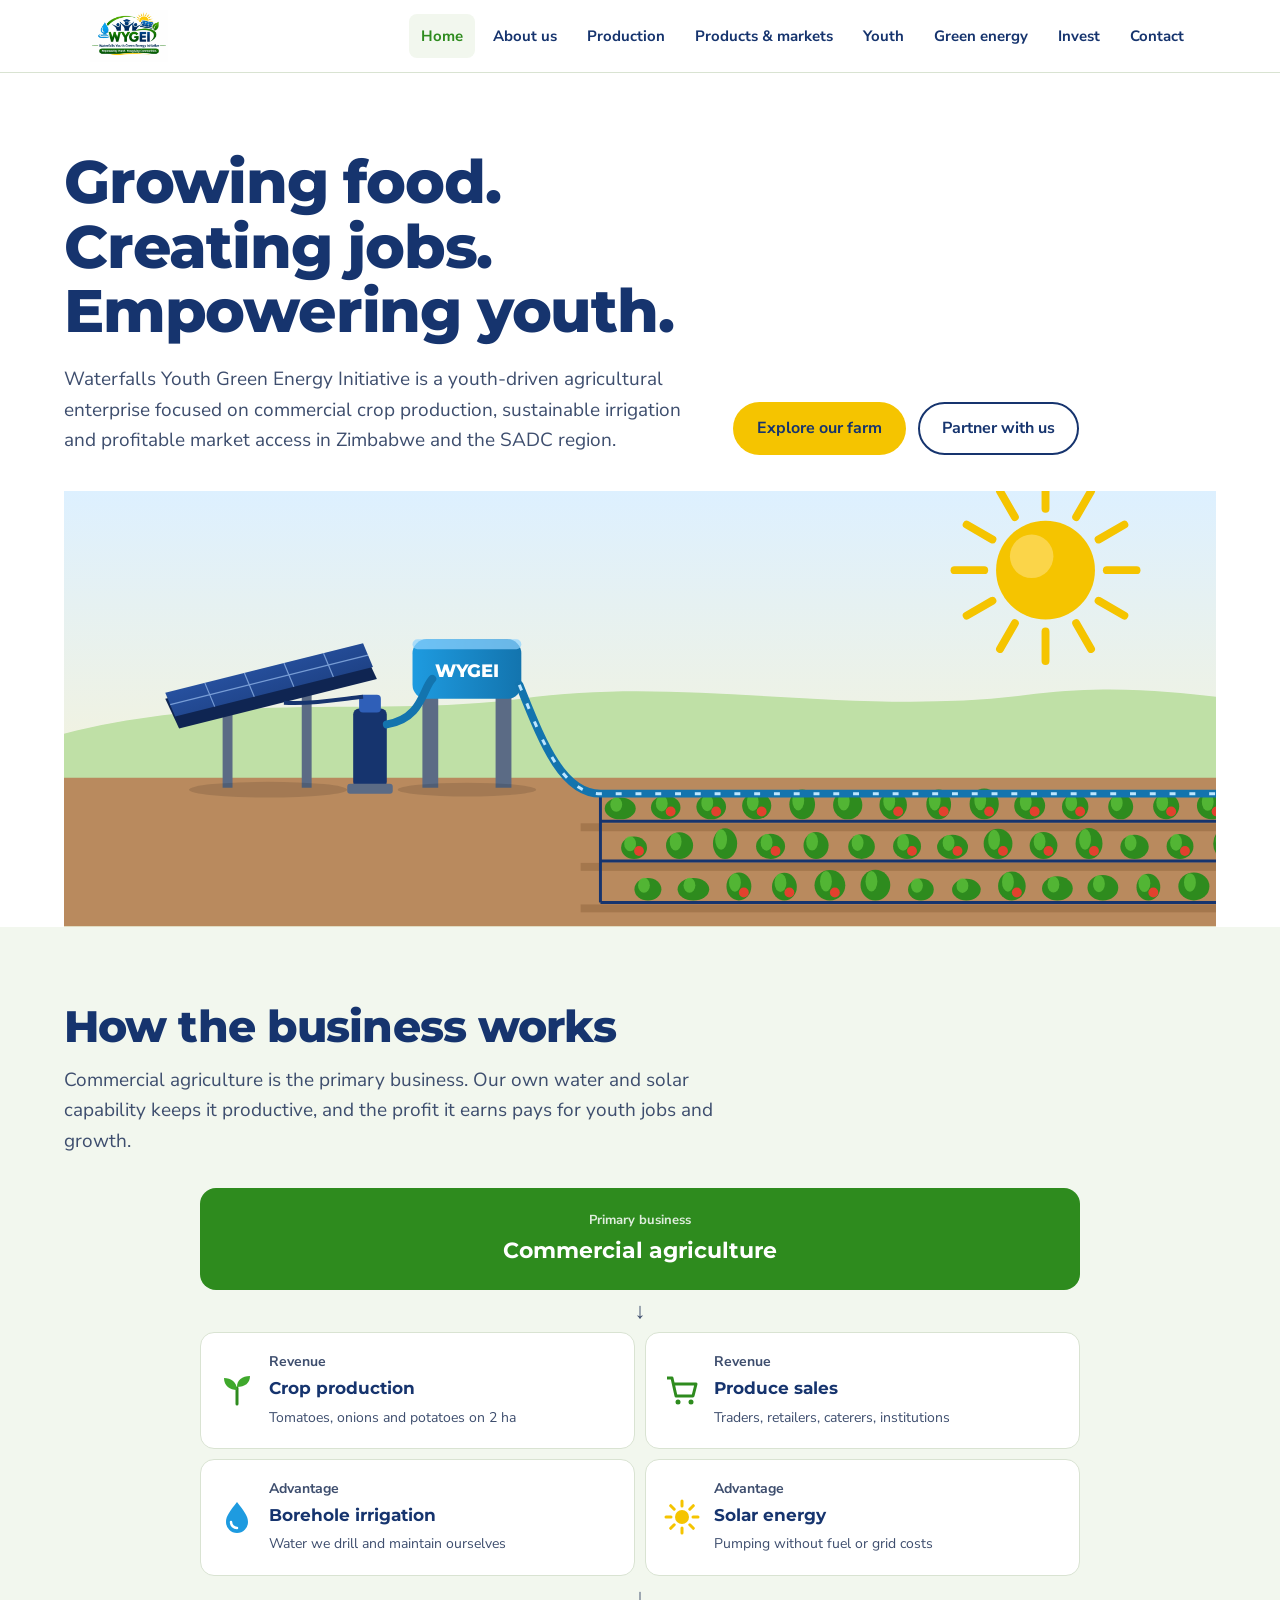
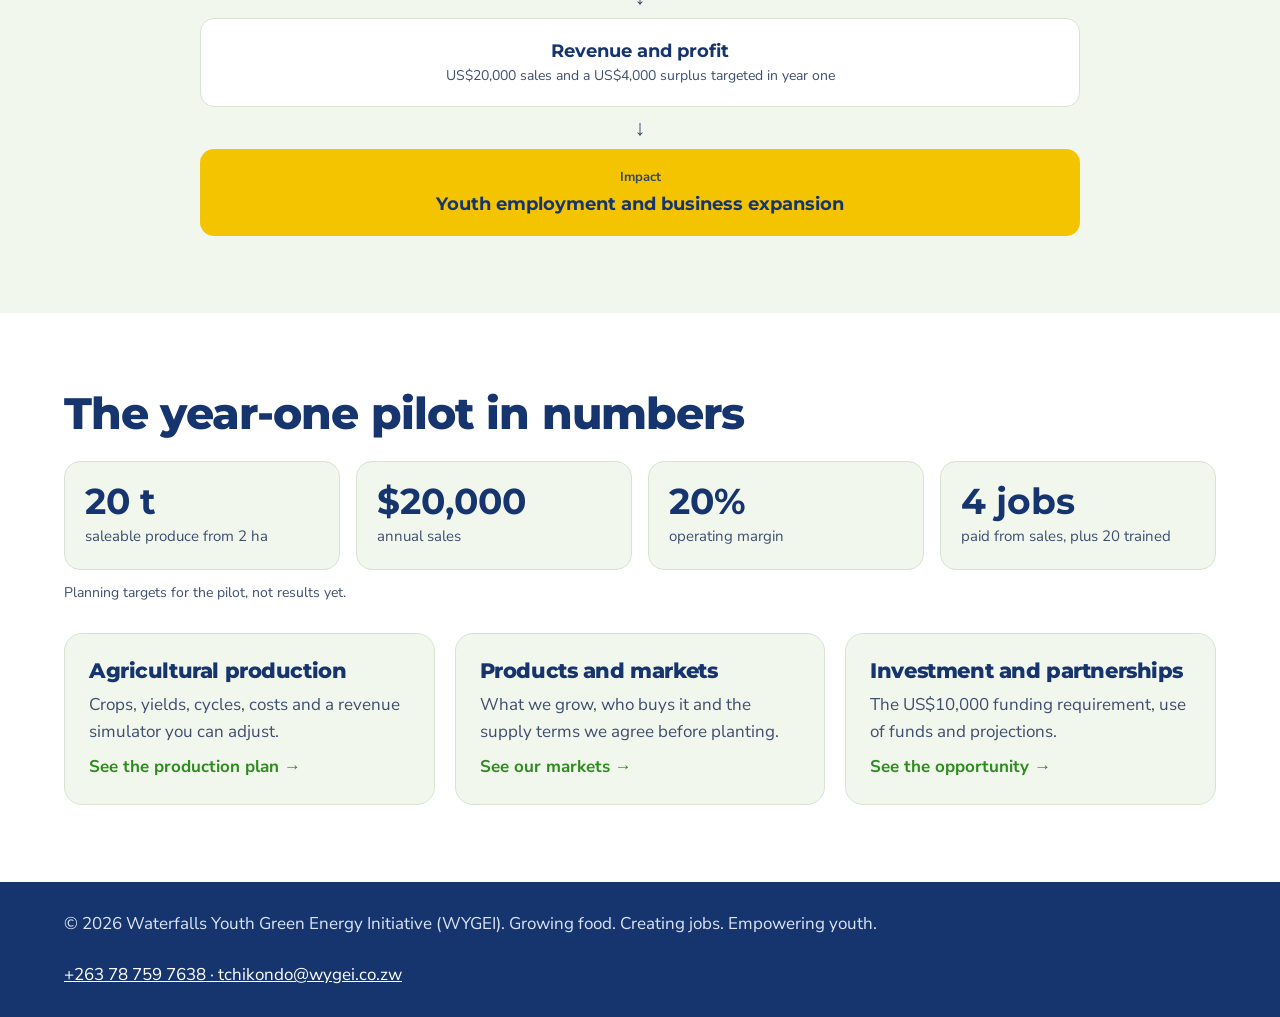
==== commit 9649f08f: "Split site into eight pages, add revenue simulator and investment detail Home leads with the commerc" ====
--- a/index.html
+++ b/index.html
@@ -4,26 +4,25 @@
 <meta charset="utf-8">
 <meta name="viewport" content="width=device-width, initial-scale=1">
 <title>WYGEI Agribusiness</title>
-<meta name="description" content="WYGEI is a youth-driven agribusiness in Harare growing and selling fresh produce with solar-powered irrigation.">
+<meta name="description" content="WYGEI is a youth-driven agricultural enterprise in Harare growing and selling fresh produce with solar-powered irrigation.">
 <link rel="stylesheet" href="https://fonts.googleapis.com/css2?family=Montserrat:wght@700;800&family=Nunito+Sans:wght@400;600;700&display=swap">
 <link rel="stylesheet" href="style.css">
 </head>
 <body>
 <nav aria-label="Main">
 <div class="wrap">
-<a class="brand" href="#top"><span><img src="logo.png" alt="WYGEI, Waterfalls Youth Green Energy Initiative" width="78" height="52"></span></a>
-<div class="links"><a href="#model">Our model</a><a href="#production">Production</a><a href="#youth">Youth</a><a href="invest.html">Invest</a><a href="#contact">Contact</a></div>
+<a class="brand" href="index.html"><span><img src="logo.png" alt="WYGEI home" width="78" height="52"></span></a>
+<div class="links"><a href="index.html" aria-current="page">Home</a><a href="about.html">About us</a><a href="production.html">Production</a><a href="markets.html">Products &amp; markets</a><a href="youth.html">Youth</a><a href="energy.html">Green energy</a><a href="invest.html">Invest</a><a href="contact.html">Contact</a></div>
 </div>
 </nav>
-
 <header class="band hero" id="top">
 <div class="wrap">
 <div class="top">
 <div style="display:grid;gap:20px">
 <h1>Growing food. Creating jobs. Empowering youth.</h1>
-<p class="lead">A youth-driven agribusiness transforming Zimbabwean agriculture through solar-powered irrigation, commercial crop production and sustainable market access.</p>
+<p class="lead">Waterfalls Youth Green Energy Initiative is a youth-driven agricultural enterprise focused on commercial crop production, sustainable irrigation and profitable market access in Zimbabwe and the SADC region.</p>
 </div>
-<div class="ctas"><a class="btn sun" href="invest.html">Investment &amp; partnerships</a><a class="btn ghost" href="#buyers">Buy our produce</a></div>
+<div class="ctas"><a class="btn sun" href="production.html">Explore our farm</a><a class="btn ghost" href="invest.html">Partner with us</a></div>
 </div>
 <div class="fig" aria-label="A solar panel powers a borehole pump that fills a tank and drips water along rows of crops">
 <svg id="scene" viewBox="0 0 1200 440" preserveAspectRatio="xMidYMax slice" role="img" aria-label="Solar-powered borehole irrigating crop rows">
@@ -66,249 +65,51 @@
 </div>
 </header>
 
-<section class="band green" id="model">
+<section class="band" style="background:var(--panel)" id="model">
 <div class="wrap">
-<h2>An agribusiness with a social mission</h2>
-<p class="lead" style="margin-top:14px">We grow and sell fresh produce. Our water and solar skills keep the farm productive, and every profitable season creates work for young people.</p>
-<div class="pillars">
-<div class="pillar"><span class="role">Core business</span><h3>Agriculture</h3><p>Commercial production of vegetables for Harare buyers, planned against confirmed demand and tracked by cost per saleable kilogram.</p></div>
-<div class="pillar"><span class="role">Competitive advantage</span><h3>Green energy</h3><p>We already drill boreholes and install solar systems, so our farm has reliable water without fuel or grid costs.</p></div>
-<div class="pillar"><span class="role">Social impact</span><h3>Youth</h3><p>Paid farm jobs, hands-on training and out-grower plots for young women and men aged 16 to 35.</p></div>
+<h2>How the business works</h2>
+<p class="lead" style="margin-top:14px">Commercial agriculture is the primary business. Our own water and solar capability keeps it productive, and the profit it earns pays for youth jobs and growth.</p>
+<div class="hier" aria-label="Business model hierarchy">
+<div class="top"><span class="tag">Primary business</span><b>Commercial agriculture</b></div>
+<div class="arrow" aria-hidden="true">↓</div>
+<div class="grid">
+<div class="cell"><svg viewBox="0 0 36 36" aria-hidden="true"><path d="M18 32V16" stroke="#2E8B1E" stroke-width="3" stroke-linecap="round"/><path d="M18 18C18 10 12 6 5 6c0 8 6 12 13 12zM18 15c0-7 5-11 13-11 0 7-5 11-13 11z" fill="#3FA82C"/></svg><div><span class="tag">Revenue</span><b>Crop production</b><span>Tomatoes, onions and potatoes on 2 ha</span></div></div>
+<div class="cell"><svg viewBox="0 0 36 36" aria-hidden="true"><path d="M3 6h5l4 18h17l3-12H10" fill="none" stroke="#2E8B1E" stroke-width="3" stroke-linejoin="round"/><circle cx="14" cy="30" r="2.5" fill="#2E8B1E"/><circle cx="27" cy="30" r="2.5" fill="#2E8B1E"/></svg><div><span class="tag">Revenue</span><b>Produce sales</b><span>Traders, retailers, caterers, institutions</span></div></div>
+<div class="cell"><svg viewBox="0 0 36 36" aria-hidden="true"><path d="M18 3c7 9 11 14 11 20a11 11 0 0 1-22 0c0-6 4-11 11-20z" fill="#1E9BE0"/><path d="M12 23a6 6 0 0 0 6 6" stroke="#fff" stroke-width="2.5" fill="none" stroke-linecap="round"/></svg><div><span class="tag">Advantage</span><b>Borehole irrigation</b><span>Water we drill and maintain ourselves</span></div></div>
+<div class="cell"><svg viewBox="0 0 36 36" aria-hidden="true"><circle cx="18" cy="18" r="7" fill="#F5C400"/><g stroke="#F5C400" stroke-width="3" stroke-linecap="round"><path d="M18 2v5M18 29v5M2 18h5M29 18h5M6.7 6.7l3.5 3.5M25.8 25.8l3.5 3.5M6.7 29.3l3.5-3.5M25.8 10.2l3.5-3.5"/></g></svg><div><span class="tag">Advantage</span><b>Solar energy</b><span>Pumping without fuel or grid costs</span></div></div>
 </div>
-<div class="chain" aria-label="Production leads to sales, profit, growth and employment"><span>Production</span><i>→</i><span>Sales</span><i>→</i><span>Profit</span><i>→</i><span>Growth</span><i>→</i><span>Employment</span></div>
-</div>
-</section>
-
-<section class="band" id="farm">
-<div class="wrap split">
-<div>
-<h2>The pilot farm</h2>
-<p class="lead" style="margin-top:14px">Most small growers in Zimbabwe are held back by water. Water is what we already deliver. Our first two hectares turn that strength into fresh produce and steady work.</p>
-<div class="facts">
-<div class="fact"><b>2 hectares</b><span>drip-irrigated pilot</span></div>
-<div class="fact"><b>Solar pumping</b><span>borehole water without fuel bills</span></div>
-<div class="fact"><b>3 crops</b><span>tomatoes, onions and potatoes</span></div>
-<div class="fact"><b>Buyers first</b><span>price, grade and delivery agreed before planting</span></div>
-</div>
-</div>
-<div>
-<h3>The first 12 months</h3>
-<ol class="steps" style="margin-top:12px">
-<li><span class="when">Months 1–3</span><div><b>Validate.</b> <p>Confirm site, water tests, crop mix and buyers. Recruit the first youth group.</p></div></li>
-<li><span class="when">Months 4–6</span><div><b>Produce.</b> <p>Install solar drip, train on the farm, plant in staggered batches and record every cost.</p></div></li>
-<li><span class="when">Months 7–9</span><div><b>Sell.</b> <p>Harvest, grade, deliver and get paid. Compare real margins with the plan.</p></div></li>
-<li><span class="when">Months 10–12</span><div><b>Expand.</b> <p>Grow the crops and buyers that worked. Prepare out-grower plots for year two.</p></div></li>
-</ol>
+<div class="arrow" aria-hidden="true">↓</div>
+<div class="wide"><b>Revenue and profit</b><p class="muted">US$20,000 sales and a US$4,000 surplus targeted in year one</p></div>
+<div class="arrow" aria-hidden="true">↓</div>
+<div class="end"><span class="tag">Impact</span><b>Youth employment and business expansion</b></div>
 </div>
 </div>
 </section>
 
-<section class="band" id="production" style="background:var(--panel)">
+<section class="band" id="numbers">
 <div class="wrap">
-<h2>Production and sales plan</h2>
-<p class="lead" style="margin-top:14px">Year-one pilot: 20 tonnes of saleable produce and US$20,000 in sales, with the farm breaking even at about two-thirds of that volume.</p>
-<div class="split" style="margin-top:12px">
-<div>
-<h3>Production by crop</h3>
-<div class="tblwrap"><table>
-<thead><tr><th>Crop</th><th class="n">Hectares</th><th class="n">Tonnes</th><th class="n">US$/kg</th><th class="n">Sales US$</th></tr></thead>
-<tbody id="crops"></tbody>
-</table></div>
-<p class="note">One harvest per plot is counted per year, planted in staggered batches so supply reaches buyers over several months. Extra cycles are not counted.</p>
+<h2>The year-one pilot in numbers</h2>
+<div class="kpis">
+<div class="kpi"><b>20 t</b><span>saleable produce from 2 ha</span></div>
+<div class="kpi"><b>$20,000</b><span>annual sales</span></div>
+<div class="kpi"><b>20%</b><span>operating margin</span></div>
+<div class="kpi"><b>4 jobs</b><span>paid from sales, plus 20 trained</span></div>
 </div>
-<div>
-<h3>Sales by crop</h3>
-<div class="bars" id="bars"></div>
-<div class="kpis">
-<div class="kpi"><b id="k-rev"></b><span>annual sales</span></div>
-<div class="kpi"><b>20%</b><span>operating margin</span></div>
-<div class="kpi"><b>≈13 t</b><span>break-even volume</span></div>
+<p class="note">Planning targets for the pilot, not results yet.</p>
+<div class="pagecards">
+<a href="production.html"><h3>Agricultural production</h3><p>Crops, yields, cycles, costs and a revenue simulator you can adjust.</p><span class="go">See the production plan →</span></a>
+<a href="markets.html"><h3>Products and markets</h3><p>What we grow, who buys it and the supply terms we agree before planting.</p><span class="go">See our markets →</span></a>
+<a href="invest.html"><h3>Investment and partnerships</h3><p>The US$10,000 funding requirement, use of funds and projections.</p><span class="go">See the opportunity →</span></a>
 </div>
-</div>
-</div>
-<div class="split" style="margin-top:40px">
-<div>
-<h3>Costs and margin, year one</h3>
-<div class="tblwrap"><table>
-<thead><tr><th>Line</th><th class="n">US$</th></tr></thead>
-<tbody id="pl"></tbody>
-</table></div>
-</div>
-<div id="buyers">
-<h3>Target buyers and supply terms</h3>
-<ul class="steps" style="margin-top:12px">
-<li><span class="when">Traders</span><div><p>Wholesale traders at Mbare Musika for volume and quick payment.</p></div></li>
-<li><span class="when">Retail</span><div><p>Supermarkets and greengrocers needing consistent grade and packing.</p></div></li>
-<li><span class="when">Food service</span><div><p>Restaurants and caterers buying weekly, by standing order.</p></div></li>
-<li><span class="when">Institutions</span><div><p>Schools, clinics and canteens with steady, predictable demand.</p></div></li>
-</ul>
-<p class="note">Before each planting we agree price per kilogram, grade, packaging, delivery days and payment terms in writing, and no single buyer takes more than 40% of sales.</p>
-</div>
-</div>
-<p class="assume">These are planning assumptions for the pilot, not results. Yields are set conservatively and will be replaced with buyer prices and our own harvest records. Funding of US$10,000 puts this plan in the ground: <a href="invest.html">see how it would be used</a>.</p>
-</div>
-</section>
-
-<section class="band" id="targets">
-<div class="wrap">
-<h2>Jobs the farm can pay for</h2>
-<div class="targets">
-<div class="target"><b>4</b>paid farm jobs in year one, funded from sales</div>
-<div class="target"><b>20</b>young people trained on the farm</div>
-<div class="target"><b>10</b>youth out-growers selling through WYGEI in year two</div>
-</div>
-<p class="note">These are targets, not results yet. At least half of the young people we recruit will be young women.</p>
-</div>
-</section>
-
-<section class="band green" id="services">
-<div class="wrap">
-<h2>Our edge: water and energy we already deliver</h2>
-<p class="lead" style="margin-top:14px">The same services that power our farm are available to households, schools, farms and communities.</p>
-<div class="services">
-<div class="svc"><svg viewBox="0 0 56 56" aria-hidden="true"><path d="M28 6 C38 20 44 28 44 36 A16 16 0 0 1 12 36 C12 28 18 20 28 6Z" fill="#8FD3FF"/><path d="M20 36 A8 8 0 0 0 28 44" stroke="#fff" stroke-width="3" fill="none" stroke-linecap="round"/></svg><h3>Borehole services</h3><p>Siting, drilling, pump installation and maintenance so households, schools and farms have dependable water.</p></div>
-<div class="svc"><svg viewBox="0 0 56 56" aria-hidden="true"><circle cx="40" cy="14" r="8" fill="#F5C400"/><polygon points="6,34 40,26 46,40 12,48" fill="#fff"/><path d="M14 36 L42 30 M10 41 L44 34 M20 33 L25 46 M30 31 L35 44" stroke="#2E8B1E" stroke-width="2"/></svg><h3>Rural electrification</h3><p>Solar systems that power pumps, homes and small businesses away from the grid, without diesel costs.</p></div>
-<div class="svc"><svg viewBox="0 0 56 56" aria-hidden="true"><polygon points="28,10 52,22 28,34 4,22" fill="#fff"/><path d="M14 27 V38 C14 44 42 44 42 38 V27" fill="#F5C400"/><path d="M48 24 V38" stroke="#fff" stroke-width="3"/></svg><h3>Youth training</h3><p>Hands-on skills in solar installation, borehole upkeep and, now, irrigated farming and selling produce.</p></div>
-<div class="svc"><svg viewBox="0 0 56 56" aria-hidden="true"><circle cx="28" cy="16" r="7" fill="#fff"/><circle cx="12" cy="22" r="5.5" fill="#F5C400"/><circle cx="44" cy="22" r="5.5" fill="#F5C400"/><path d="M16 46 C16 32 40 32 40 46Z" fill="#fff"/><path d="M2 46 C2 36 20 34 20 42 V46Z M54 46 C54 36 36 34 36 42 V46Z" fill="#F5C400"/></svg><h3>Youth employment</h3><p>Paid roles on our projects and farm, and a route for young growers to run their own plots.</p></div>
-</div>
-</div>
-</section>
-
-<section class="band" id="youth" style="background:var(--panel)">
-<div class="wrap split">
-<div style="display:grid;gap:18px">
-<h2>Join the youth programme</h2>
-<p class="lead">For young women and men aged 16 to 35 in and around Harare, especially those not in work, school or training.</p>
-<div class="cards" style="grid-template-columns:minmax(0,1fr);margin-top:6px">
-<div class="card" style="background:var(--bg)"><h3>What you get</h3><ul><li>Practical training in solar, boreholes and irrigated farming</li><li>A chance at paid work on our projects and farm</li><li>Support to grow your own plot and sell through WYGEI</li></ul></div>
-</div>
-</div>
-<form id="enq" novalidate>
-<h3>Send us a message</h3>
-<div class="two">
-<label for="f-name">Your name<input id="f-name" name="name" autocomplete="name" required></label>
-<label for="f-phone">Phone or WhatsApp<input id="f-phone" name="phone" type="tel" autocomplete="tel"></label>
-</div>
-<label for="f-type">I am interested in
-<select id="f-type" name="type">
-<option>Joining the youth programme</option>
-<option>A borehole for my home, school or farm</option>
-<option>Solar power</option>
-<option>Buying fresh produce</option>
-<option>Partnering or funding</option>
-</select></label>
-<label for="f-msg">Message<textarea id="f-msg" name="msg" placeholder="Tell us where you are and what you need"></textarea></label>
-<div class="row"><button class="btn sun" type="submit">Prepare my message</button></div>
-<p id="f-err" class="note" role="alert"></p>
-<div class="out" id="out" aria-live="polite">
-<p><b>Your message is ready.</b> Send it to us by WhatsApp or email.</p>
-<pre id="out-text"></pre>
-<div class="row"><a class="btn sun" id="wa" href="#">Open WhatsApp</a><a class="btn ghost" id="em" href="#">Open email</a><button class="btn ghost" type="button" id="copy">Copy text</button></div>
-<p class="note">If the buttons don't open, copy the text and send it to +263 78 759 7638 or tchikondo@wygei.co.zw.</p>
-</div>
-</form>
-</div>
-</section>
-
-<section class="band" id="partners">
-<div class="wrap">
-<h2>Invest in the pilot</h2>
-<div class="split" style="margin-top:20px;align-items:center">
-<p class="lead">We are seeking US$10,000 for solar irrigation, inputs and working capital, plus agronomy mentoring and buyer introductions. The plan, use of funds and projections are on our investment page.</p>
-<div class="row"><a class="btn sun" href="invest.html">Investment &amp; partnerships</a></div>
-</div>
-<div class="founder">
-<div class="mono" aria-hidden="true">TC</div>
-<div style="display:grid;gap:8px">
-<h3>Thomas Chikondo, Founder</h3>
-<p class="lead">Thomas, 30, founded WYGEI in Waterfalls, Harare, to give young people practical skills and paid work. He is now building it into a commercial agribusiness that grows food with solar-powered irrigation.</p>
-</div>
-</div>
-</div>
-</section>
-
-<section class="band green" id="contact">
-<div class="wrap split">
-<div class="contact">
-<h2>Contact us</h2>
-<dl>
-<div><dt>Phone and WhatsApp</dt><dd><a href="tel:+263787597638">+263 78 759 7638</a></dd></div>
-<div><dt>Email</dt><dd><a href="mailto:tchikondo@wygei.co.zw">tchikondo@wygei.co.zw</a></dd></div>
-<div><dt>Where we are</dt><dd>Waterfalls, Harare, Zimbabwe</dd></div>
-</dl>
-<div class="row"><a class="btn sun" href="https://wa.me/263787597638">Chat on WhatsApp</a></div>
-</div>
-<div class="logochip"><img src="logo-full.png" alt="Waterfalls Youth Green Energy Initiative: borehole services, rural electrification, youth training, youth employment" width="900" height="600"></div>
 </div>
 </section>
 
 <footer class="band" style="padding-block:28px">
 <div class="wrap">
 <p>© 2026 Waterfalls Youth Green Energy Initiative (WYGEI). Growing food. Creating jobs. Empowering youth.</p>
-<p><a href="#top">Back to top</a></p>
+<p><a href="contact.html">+263 78 759 7638 · tchikondo@wygei.co.zw</a></p>
 </div>
 </footer>
-
-<script>
-{
-const NS='http://www.w3.org/2000/svg';
-const sun=document.getElementById('sun');
-let rays='';
-for(let i=0;i<12;i++){const a=i*Math.PI/6;const x1=1010+Math.cos(a)*62,y1=80+Math.sin(a)*62,x2=1010+Math.cos(a)*92,y2=80+Math.sin(a)*92;rays+=`<line x1="${x1.toFixed(1)}" y1="${y1.toFixed(1)}" x2="${x2.toFixed(1)}" y2="${y2.toFixed(1)}" stroke="#F5C400" stroke-width="8" stroke-linecap="round"/>`}
-sun.innerHTML=rays+'<circle cx="1010" cy="80" r="50" fill="#F5C400"/><circle cx="996" cy="66" r="22" fill="#FFE27A" opacity=".6"/>';
-const cells=document.getElementById('cells');
-let c='';
-for(let i=1;i<5;i++){const t=i/5;c+=`<line x1="${(0+200*t).toFixed(1)}" y1="${(84-50*t).toFixed(1)}" x2="${(10+200*t).toFixed(1)}" y2="${(108-50*t).toFixed(1)}"/>`}
-c+='<line x1="5" y1="96" x2="205" y2="46"/>';
-cells.innerHTML=c;
-const rows=document.getElementById('rows');
-let s=7,out='';
-const rnd=()=>{s=s*16807%2147483647;return s/2147483647};
-const ys=[322,362,404];
-ys.forEach((y,ri)=>{
-out+=`<rect x="540" y="${y+14}" width="660" height="8" fill="var(--soil2)"/>`;
-out+=`<line x1="560" y1="${y+12}" x2="1200" y2="${y+12}" stroke="#16346E" stroke-width="3"/>`;
-for(let x=580+ri*14;x<1200;x+=46){
-const h=22+rnd()*10;
-out+=`<ellipse cx="${x}" cy="${y-h/2+10}" rx="${12+rnd()*4}" ry="${h/2}" fill="#2E8B1E"/>`;
-out+=`<ellipse cx="${x-4}" cy="${y-h/2+6}" rx="6" ry="${h/3}" fill="#5BBF3A" opacity=".8"/>`;
-if(rnd()>.45)out+=`<circle cx="${x+5}" cy="${y+2}" r="5" fill="#E2412E"/>`;
-}
-});
-out+=`<path d="M560 306 V416" stroke="#16346E" stroke-width="3"/>`;
-rows.innerHTML=out;
-
-
-const crops=[
-{name:'Tomatoes',ha:0.5,t:8,p:0.90},
-{name:'Onions',ha:0.75,t:7,p:1.20},
-{name:'Potatoes',ha:0.75,t:5,p:0.88}];
-const costs=[['Seed, fertiliser and crop protection',6000],['Packaging and transport',2400],['Labour: 4 paid roles',4800],['Irrigation upkeep and energy',1200],['Admin and other',1600]];
-const fmt=n=>n.toLocaleString('en-US');
-const rev=crops.reduce((a,c)=>a+c.t*1000*c.p,0);
-const cost=costs.reduce((a,c)=>a+c[1],0);
-document.getElementById('crops').innerHTML=crops.map(c=>`<tr><td>${c.name}</td><td class="n">${c.ha}</td><td class="n">${c.t}</td><td class="n">${c.p.toFixed(2)}</td><td class="n">${fmt(Math.round(c.t*1000*c.p))}</td></tr>`).join('')+`<tr class="tot"><td>Total</td><td class="n">${crops.reduce((a,c)=>a+c.ha,0)}</td><td class="n">${crops.reduce((a,c)=>a+c.t,0)}</td><td class="n">${(rev/crops.reduce((a,c)=>a+c.t*1000,0)).toFixed(2)}</td><td class="n">${fmt(Math.round(rev))}</td></tr>`;
-const mx=Math.max(...crops.map(c=>c.t*c.p));
-document.getElementById('bars').innerHTML=crops.map(c=>`<div class="bar"><span>${c.name}</span><div class="track"><div class="fill" style="width:${(c.t*c.p/mx*100).toFixed(1)}%"></div></div><b>$${fmt(Math.round(c.t*1000*c.p))}</b></div>`).join('');
-document.getElementById('k-rev').textContent='$'+fmt(Math.round(rev));
-document.getElementById('pl').innerHTML=`<tr><td>Sales revenue</td><td class="n">${fmt(Math.round(rev))}</td></tr>`+costs.map(c=>`<tr><td>${c[0]}</td><td class="n">−${fmt(c[1])}</td></tr>`).join('')+`<tr class="tot"><td>Operating surplus (${Math.round((rev-cost)/rev*100)}%)</td><td class="n">${fmt(Math.round(rev-cost))}</td></tr>`;
-const f=document.getElementById('enq'),o=document.getElementById('out'),t=document.getElementById('out-text'),err=document.getElementById('f-err');
-f.addEventListener('submit',e=>{
-e.preventDefault();
-const g=id=>document.getElementById(id);const name=g('f-name').value.trim(),phone=g('f-phone').value.trim(),type=g('f-type').value,msg=g('f-msg').value.trim();
-if(!name){err.textContent='Please add your name so we know who to reply to.';g('f-name').focus();return}
-err.textContent='';
-const text=`Hello WYGEI, my name is ${name}.\nI am interested in: ${type}.${phone?`\nMy phone: ${phone}`:''}${msg?`\n\n${msg}`:''}`;
-t.textContent=text;
-document.getElementById('wa').href='https://wa.me/263787597638?text='+encodeURIComponent(text);
-document.getElementById('em').href='mailto:tchikondo@wygei.co.zw?subject='+encodeURIComponent('Enquiry: '+type)+'&body='+encodeURIComponent(text);
-o.classList.add('show');
-});
-document.getElementById('copy').addEventListener('click',async e=>{
-try{await navigator.clipboard.writeText(t.textContent);e.target.textContent='Copied'}catch(x){e.target.textContent='Select the text above to copy'}
-});
-}
-</script>
-<script>{for(const t of document.querySelectorAll("table.stack")){const h=[...t.tHead.rows[0].cells].map(c=>c.textContent);for(const r of t.tBodies[0].rows)[...r.cells].forEach((c,i)=>c.dataset.l=h[i])}}</script>
+<script src="app.js"></script>
 </body>
 </html>
--- a/style.css
+++ b/style.css
@@ -125,3 +125,49 @@
 @media(max-width:600px){.stack thead{display:none}.stack tr{display:grid;padding-block:10px;border-bottom:1px solid var(--line)}.stack td{display:flex;justify-content:space-between;gap:12px;border:0;padding:3px 0;text-align:right}.stack td::before{content:attr(data-l);color:var(--soft);text-align:left}.stack tr.tot{border-bottom:2px solid var(--ink)}}
 .green .kpi{color:var(--ink)}
 #production .kpis{grid-template-columns:repeat(auto-fit,minmax(8.5em,1fr))}
+/* multi-page additions */
+.muted{color:var(--soft);font-size:14px}
+.pagehead{display:grid;gap:16px}
+.links a[aria-current=page]{background:var(--panel);color:var(--green)}
+.hier{display:grid;gap:10px;max-width:880px;margin:32px auto 0}
+.hier .top{background:var(--greenband);color:#fff;border-radius:16px;padding:22px;text-align:center}
+.hier .top b{display:block;font-family:Montserrat,Arial,sans-serif;font-size:22px}
+.hier .grid{display:grid;grid-template-columns:repeat(2,minmax(0,1fr));gap:10px}
+.hier .cell{background:var(--bg);border:1px solid var(--line);border-radius:14px;padding:18px;display:flex;gap:14px;align-items:center}
+.hier .cell svg{width:36px;height:36px;flex:none}
+.hier .cell b{font-family:Montserrat,Arial,sans-serif;font-size:17px;display:block}
+.hier .cell span{color:var(--soft);font-size:14px}
+.hier .arrow{text-align:center;color:var(--soft);font-size:22px;line-height:1}
+.hier .wide{background:var(--bg);border:1px solid var(--line);border-radius:14px;padding:18px;text-align:center}
+.hier .wide b{font-family:Montserrat,Arial,sans-serif;font-size:18px}
+.hier .end{background:var(--sun);color:#16346E;border-radius:14px;padding:18px;text-align:center}
+.hier .end b{font-family:Montserrat,Arial,sans-serif;font-size:18px}
+.hier .tag{font-size:13px;font-weight:700;color:var(--green);display:block;margin-bottom:2px}
+.top .tag,.end .tag{color:inherit;opacity:.85}
+.sim{display:grid;grid-template-columns:minmax(0,1.1fr) minmax(0,1fr);gap:clamp(20px,4vw,48px);background:var(--bg);border:1px solid var(--line);border-radius:22px;padding:clamp(18px,3vw,36px);margin-top:24px}
+.ctl{display:grid;gap:6px;padding:12px 0;border-bottom:1px solid var(--line)}
+.ctl:first-child{padding-top:0}
+.ctl .lbl{display:flex;justify-content:space-between;gap:12px;font-weight:700;font-size:15px}
+.ctl output{font-family:Montserrat,Arial,sans-serif;color:var(--green);white-space:nowrap}
+input[type=range]{-webkit-appearance:none;appearance:none;height:44px;padding:0;border:0;background:transparent;min-height:0}
+input[type=range]::-webkit-slider-runnable-track{height:8px;border-radius:4px;background:var(--line)}
+input[type=range]::-moz-range-track{height:8px;border-radius:4px;background:var(--line)}
+input[type=range]::-webkit-slider-thumb{-webkit-appearance:none;width:26px;height:26px;border-radius:50%;background:var(--green);border:3px solid #fff;margin-top:-9px;box-shadow:0 1px 3px rgba(0,0,0,.3)}
+input[type=range]::-moz-range-thumb{width:22px;height:22px;border-radius:50%;background:var(--green);border:3px solid #fff}
+.res{display:grid;gap:14px;align-content:start}
+.res .big{background:var(--greenband);color:#fff;border-radius:16px;padding:20px}
+.res .big span{font-size:15px;opacity:.9}
+.res .big b{display:block;font-family:Montserrat,Arial,sans-serif;font-size:clamp(32px,4vw,46px);line-height:1.1}
+#r-sur[data-neg="1"]{color:#FFD7D0}
+.res .pair{display:grid;grid-template-columns:repeat(2,minmax(0,1fr));gap:12px}
+.vs{display:grid;gap:8px}
+.vs .bar{grid-template-columns:5.5em minmax(0,1fr)}
+.fill.cost{background:var(--sun)}
+.pagecards{display:grid;grid-template-columns:repeat(3,minmax(0,1fr));gap:20px;margin-top:28px}
+.pagecards a{text-decoration:none;background:var(--panel);border:1px solid var(--line);border-radius:18px;padding:24px;display:grid;gap:8px}
+.pagecards a:hover{border-color:var(--green)}
+.pagecards a p{color:var(--soft)}
+.pagecards a .go{color:var(--green);font-weight:700}
+@media(max-width:900px){.sim{grid-template-columns:minmax(0,1fr)}.pagecards{grid-template-columns:repeat(2,minmax(0,1fr))}}
+@media(max-width:720px){nav{position:static}nav .wrap{flex-wrap:nowrap;flex-direction:column;align-items:flex-start;gap:6px}.links{flex-wrap:nowrap;overflow-x:auto;width:100%;padding-bottom:4px}.links a{flex:none}}
+@media(max-width:600px){.hier .grid,.pagecards,.res .pair{grid-template-columns:minmax(0,1fr)}}
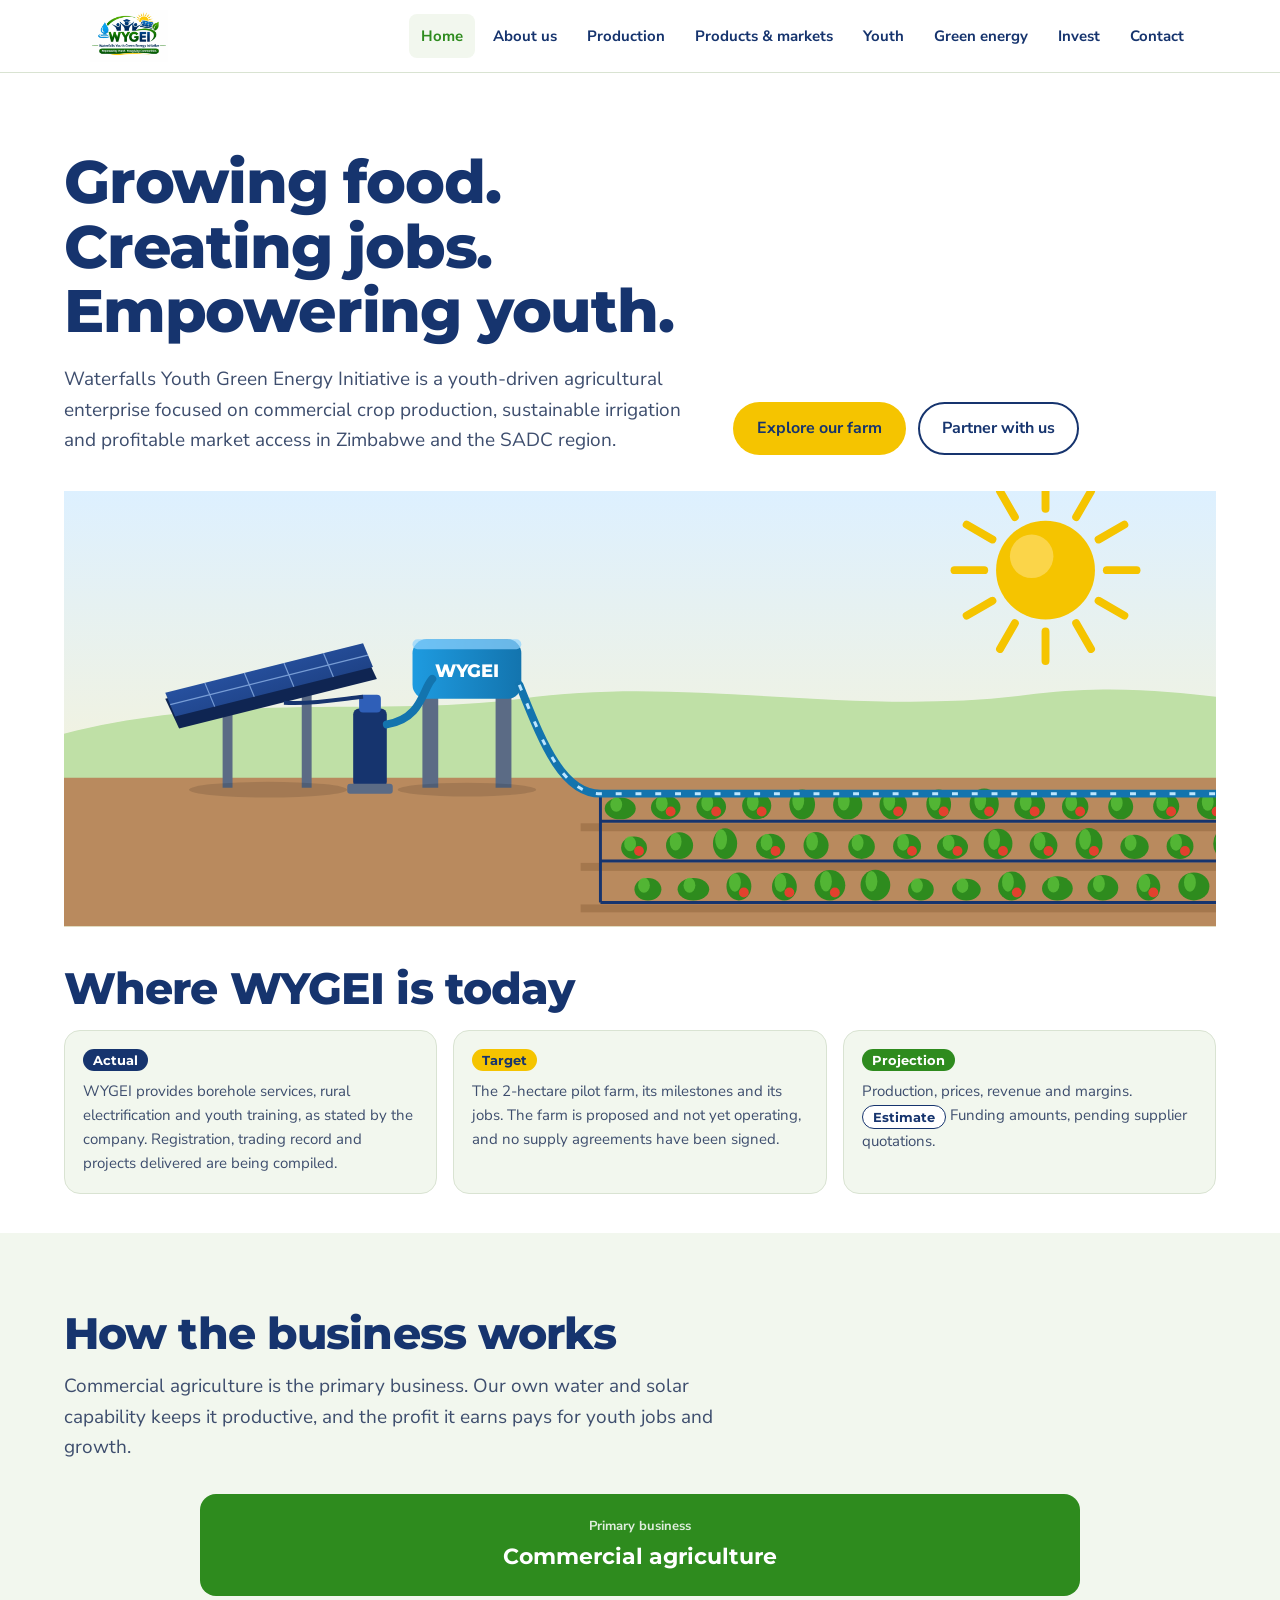
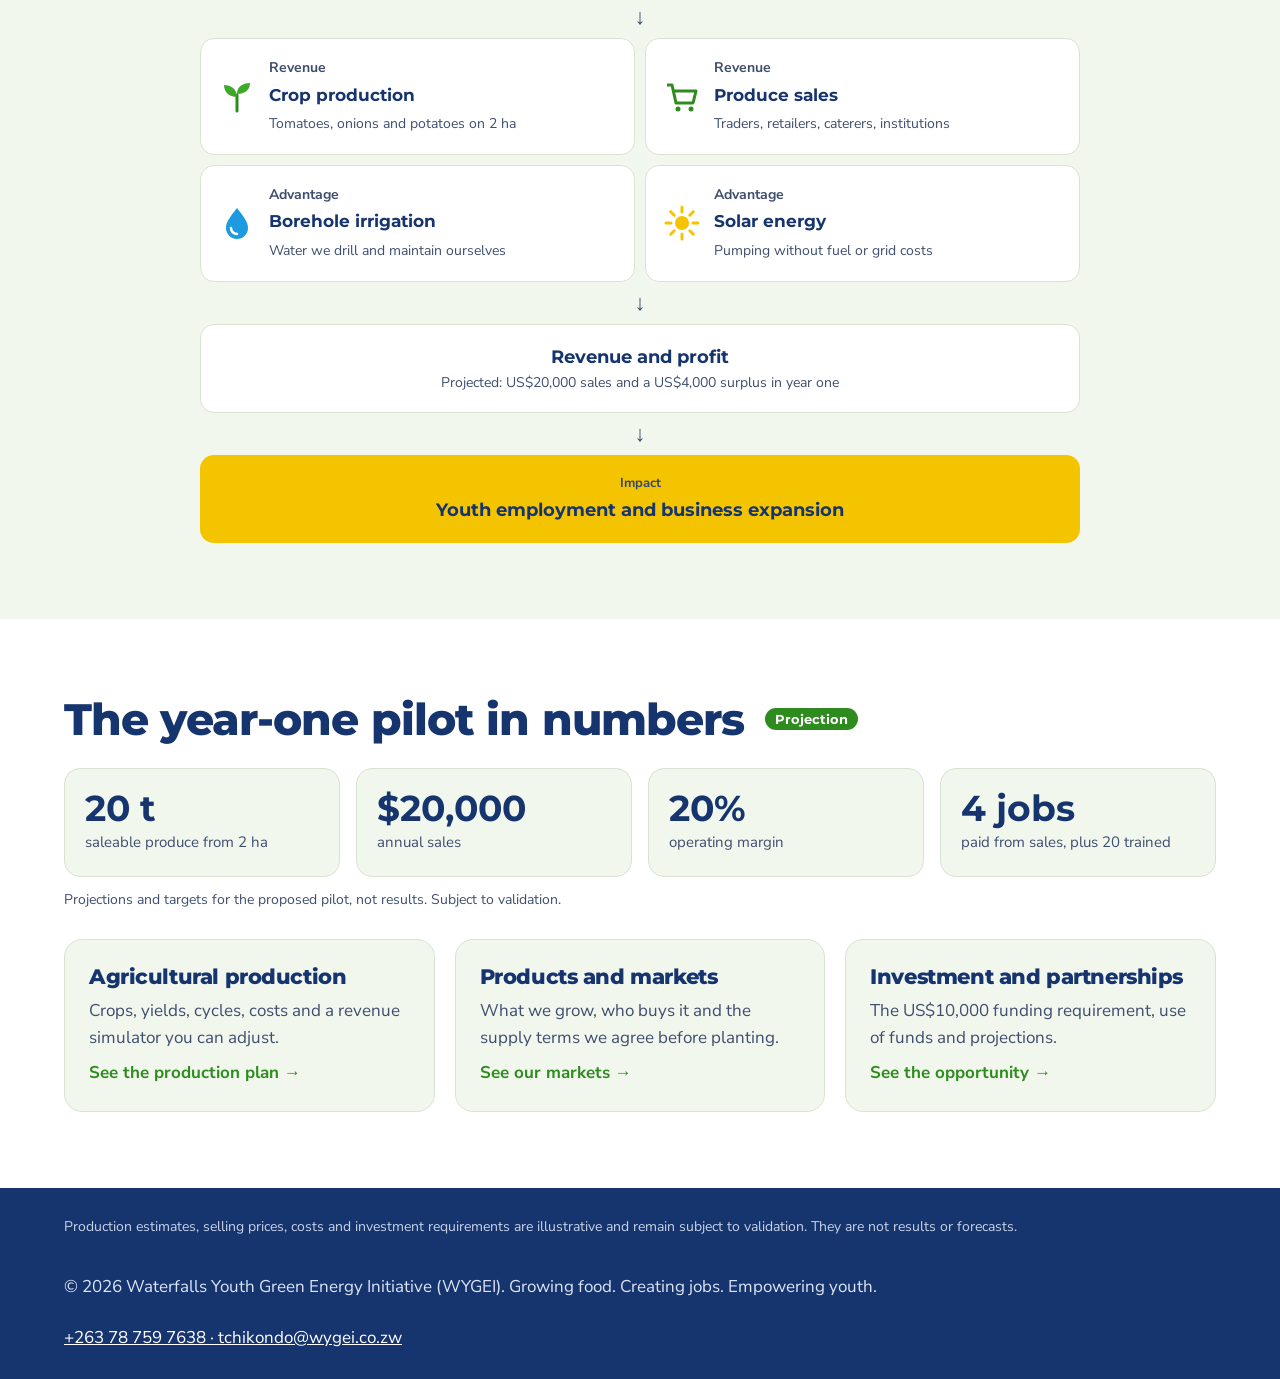
==== commit 85c14689: "Add status labels, disclaimer, baseline register and pitch PDFs Label figures as actual, target, pro" ====
--- a/index.html
+++ b/index.html
@@ -64,6 +64,16 @@
 </div>
 </div>
 </header>
+<section class="band" id="status" style="padding-block:clamp(24px,3vw,40px)">
+<div class="wrap">
+<h2>Where WYGEI is today</h2>
+<div class="status">
+<div><span class="b a">Actual</span><p>WYGEI provides borehole services, rural electrification and youth training, as stated by the company. Registration, trading record and projects delivered are being compiled.</p></div>
+<div><span class="b t">Target</span><p>The 2-hectare pilot farm, its milestones and its jobs. The farm is proposed and not yet operating, and no supply agreements have been signed.</p></div>
+<div><span class="b p">Projection</span><p>Production, prices, revenue and margins. <span class="b e">Estimate</span> Funding amounts, pending supplier quotations.</p></div>
+</div>
+</div>
+</section>
 
 <section class="band" style="background:var(--panel)" id="model">
 <div class="wrap">
@@ -79,7 +89,7 @@
 <div class="cell"><svg viewBox="0 0 36 36" aria-hidden="true"><circle cx="18" cy="18" r="7" fill="#F5C400"/><g stroke="#F5C400" stroke-width="3" stroke-linecap="round"><path d="M18 2v5M18 29v5M2 18h5M29 18h5M6.7 6.7l3.5 3.5M25.8 25.8l3.5 3.5M6.7 29.3l3.5-3.5M25.8 10.2l3.5-3.5"/></g></svg><div><span class="tag">Advantage</span><b>Solar energy</b><span>Pumping without fuel or grid costs</span></div></div>
 </div>
 <div class="arrow" aria-hidden="true">↓</div>
-<div class="wide"><b>Revenue and profit</b><p class="muted">US$20,000 sales and a US$4,000 surplus targeted in year one</p></div>
+<div class="wide"><b>Revenue and profit</b><p class="muted">Projected: US$20,000 sales and a US$4,000 surplus in year one</p></div>
 <div class="arrow" aria-hidden="true">↓</div>
 <div class="end"><span class="tag">Impact</span><b>Youth employment and business expansion</b></div>
 </div>
@@ -88,14 +98,14 @@
 
 <section class="band" id="numbers">
 <div class="wrap">
-<h2>The year-one pilot in numbers</h2>
+<h2>The year-one pilot in numbers <span class="b p">Projection</span></h2>
 <div class="kpis">
 <div class="kpi"><b>20 t</b><span>saleable produce from 2 ha</span></div>
 <div class="kpi"><b>$20,000</b><span>annual sales</span></div>
 <div class="kpi"><b>20%</b><span>operating margin</span></div>
 <div class="kpi"><b>4 jobs</b><span>paid from sales, plus 20 trained</span></div>
 </div>
-<p class="note">Planning targets for the pilot, not results yet.</p>
+<p class="note">Projections and targets for the proposed pilot, not results. Subject to validation.</p>
 <div class="pagecards">
 <a href="production.html"><h3>Agricultural production</h3><p>Crops, yields, cycles, costs and a revenue simulator you can adjust.</p><span class="go">See the production plan →</span></a>
 <a href="markets.html"><h3>Products and markets</h3><p>What we grow, who buys it and the supply terms we agree before planting.</p><span class="go">See our markets →</span></a>
@@ -106,6 +116,7 @@
 
 <footer class="band" style="padding-block:28px">
 <div class="wrap">
+<p class="disc-line">Production estimates, selling prices, costs and investment requirements are illustrative and remain subject to validation. They are not results or forecasts.</p>
 <p>© 2026 Waterfalls Youth Green Energy Initiative (WYGEI). Growing food. Creating jobs. Empowering youth.</p>
 <p><a href="contact.html">+263 78 759 7638 · tchikondo@wygei.co.zw</a></p>
 </div>
--- a/style.css
+++ b/style.css
@@ -171,3 +171,17 @@
 @media(max-width:900px){.sim{grid-template-columns:minmax(0,1fr)}.pagecards{grid-template-columns:repeat(2,minmax(0,1fr))}}
 @media(max-width:720px){nav{position:static}nav .wrap{flex-wrap:nowrap;flex-direction:column;align-items:flex-start;gap:6px}.links{flex-wrap:nowrap;overflow-x:auto;width:100%;padding-bottom:4px}.links a{flex:none}}
 @media(max-width:600px){.hier .grid,.pagecards,.res .pair{grid-template-columns:minmax(0,1fr)}}
+/* status labels */
+.b{display:inline-block;font:700 13px Montserrat,Arial,sans-serif;letter-spacing:0;border-radius:99px;padding:3px 10px;vertical-align:middle;white-space:nowrap}
+h2 .b{margin-left:8px;position:relative;top:-4px}
+.b.a{background:#16346E;color:#fff}
+.b.t{background:#F5C400;color:#16346E}
+.b.p{background:#2E8B1E;color:#fff}
+.b.e{background:#fff;color:#16346E;border:1.5px solid #16346E}
+.green .b.p{background:#fff;color:#2E8B1E}
+.status{display:grid;grid-template-columns:repeat(3,minmax(0,1fr));gap:16px;margin-top:18px}
+.status>div{background:var(--panel);border:1px solid var(--line);border-radius:16px;padding:18px;display:grid;gap:8px;align-content:start}
+.status p{color:var(--soft);font-size:15px}
+.disc-line{font-size:14px;opacity:.9;margin-bottom:10px;flex-basis:100%}
+@media(max-width:720px){.status{grid-template-columns:minmax(0,1fr)}}
+.status>div>.b{justify-self:start}
